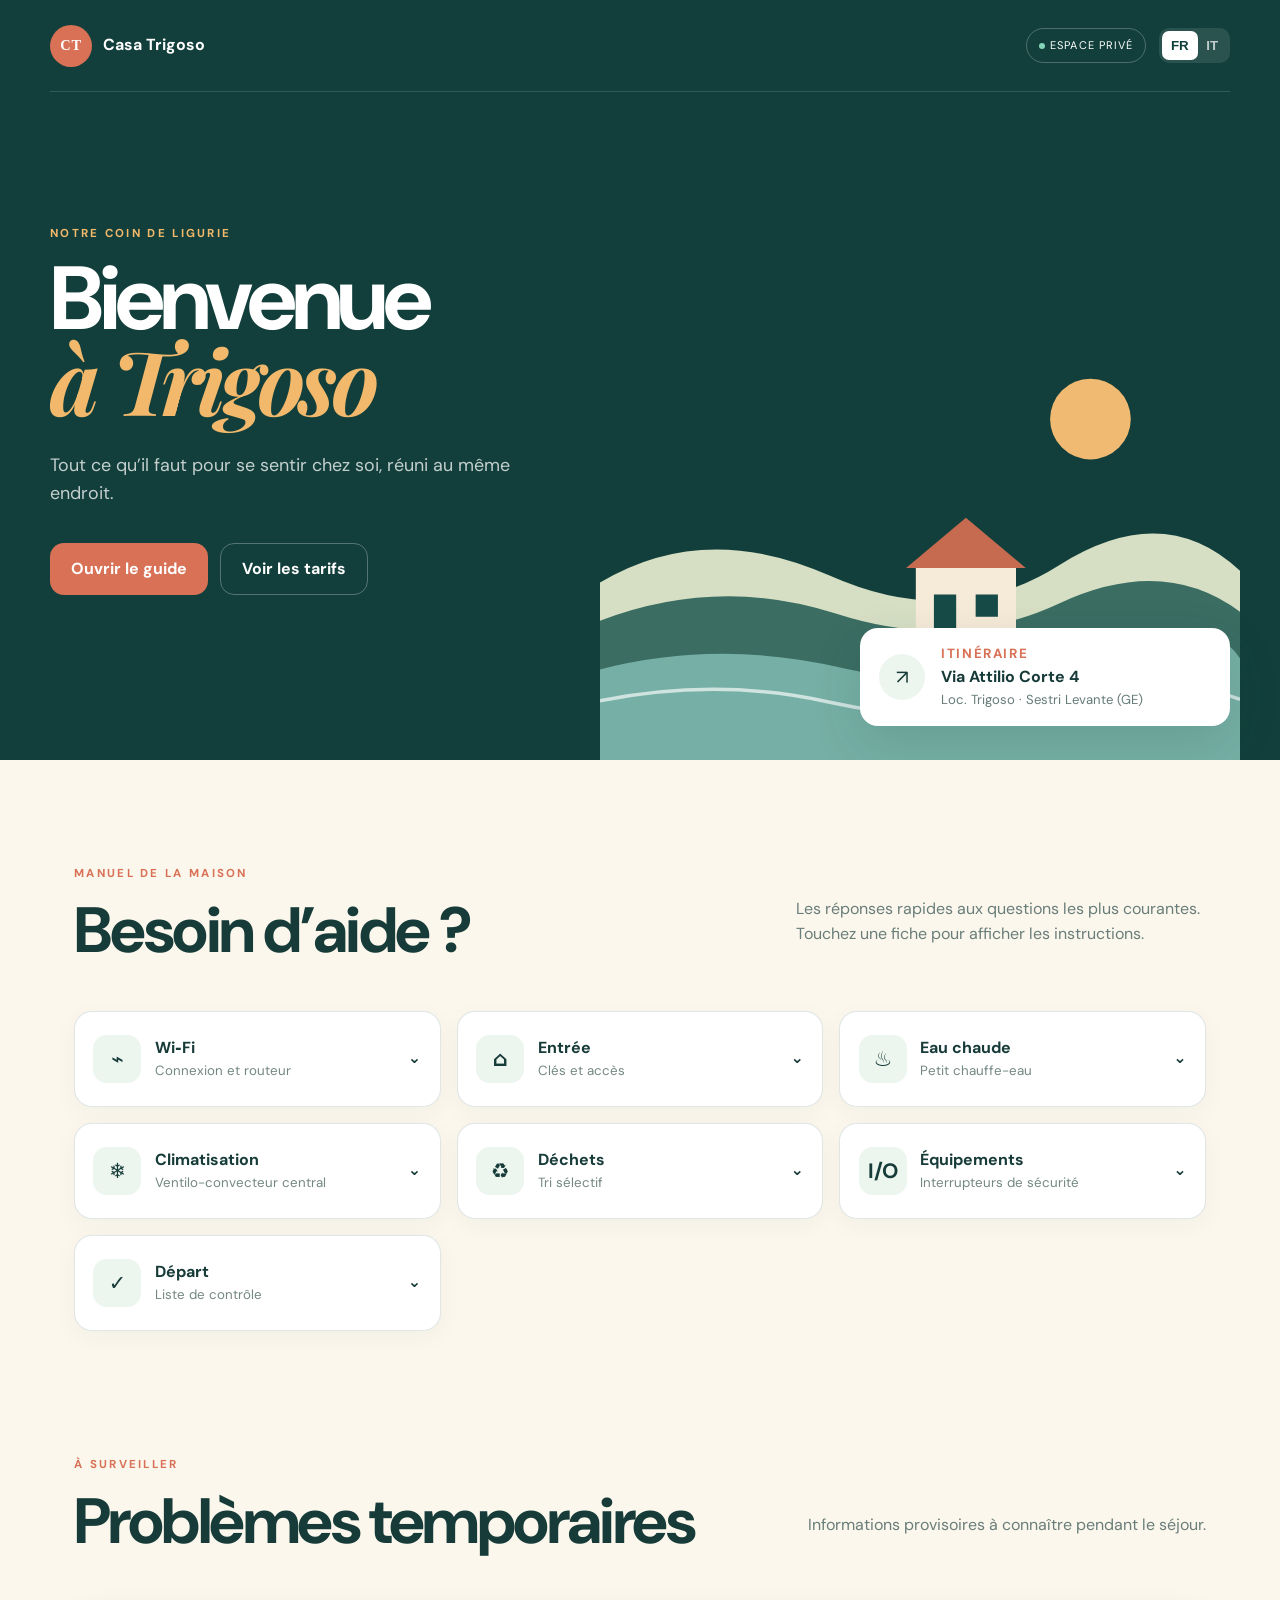
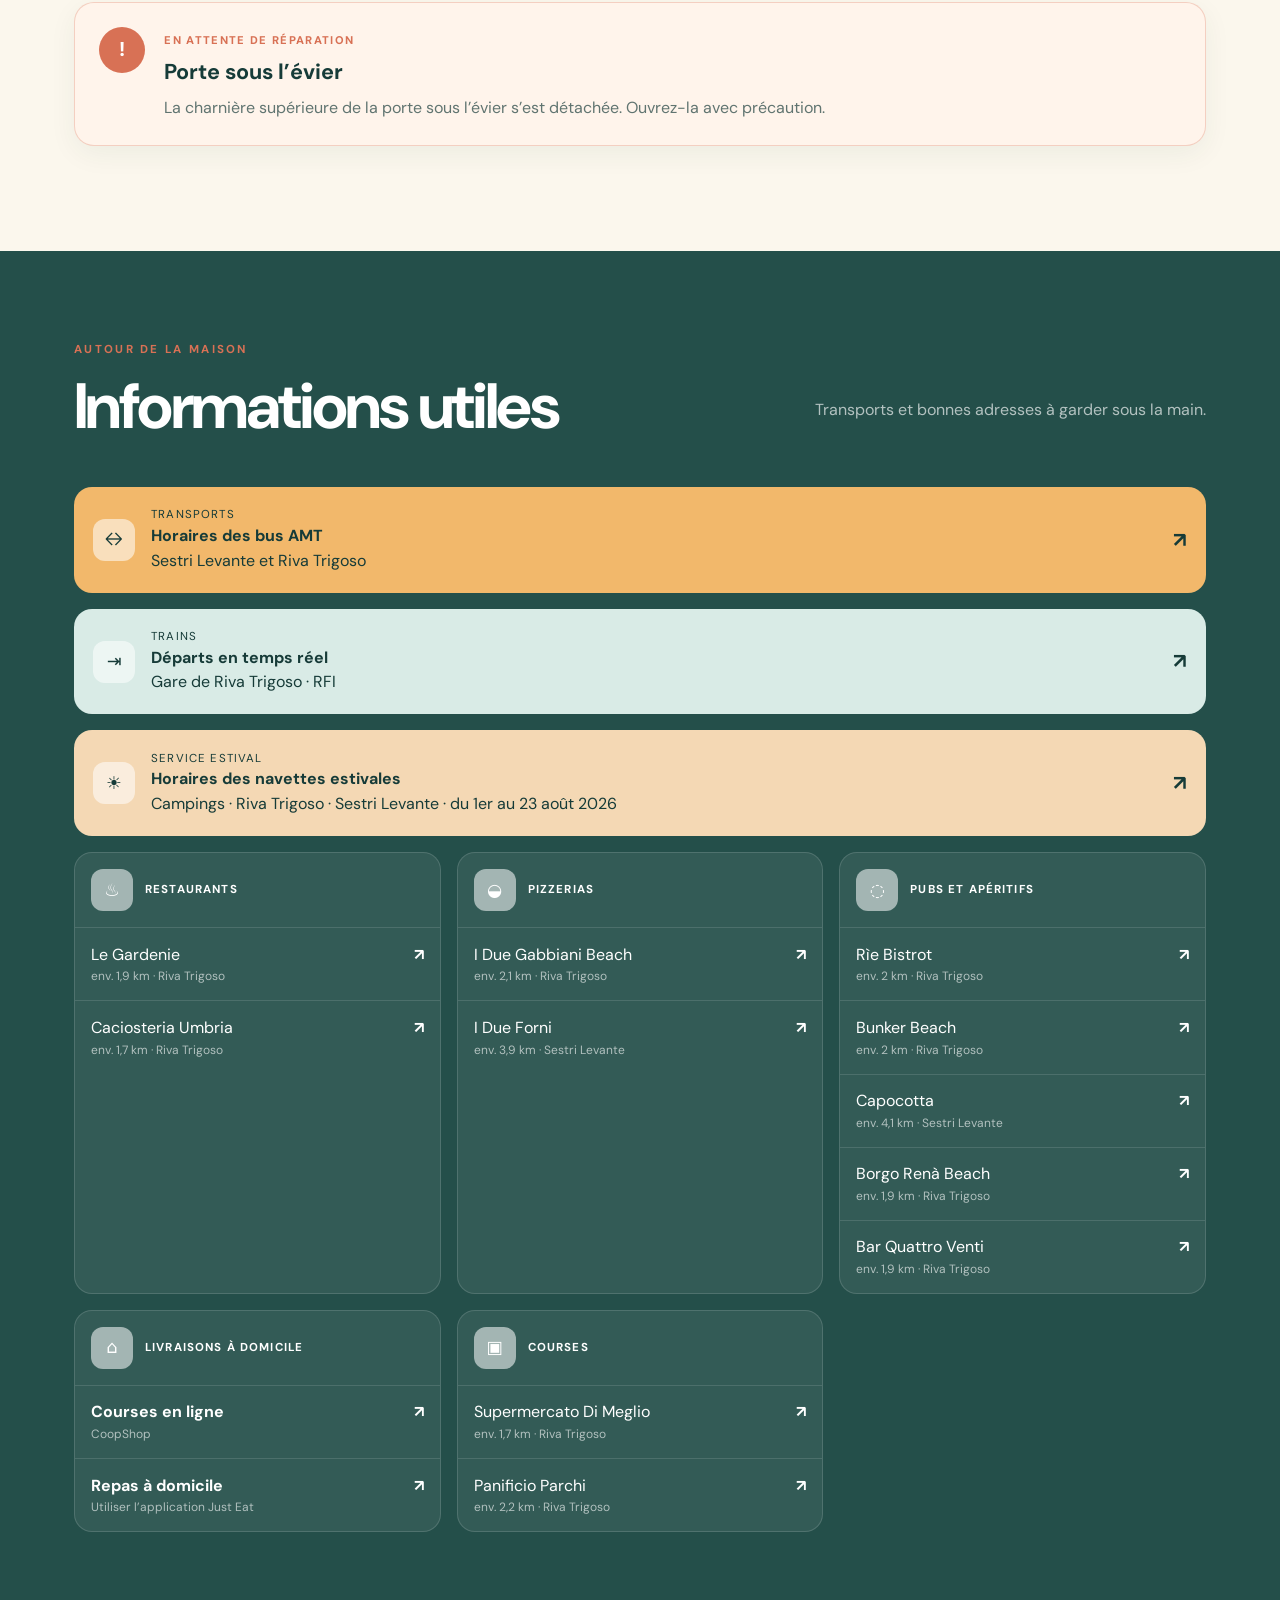
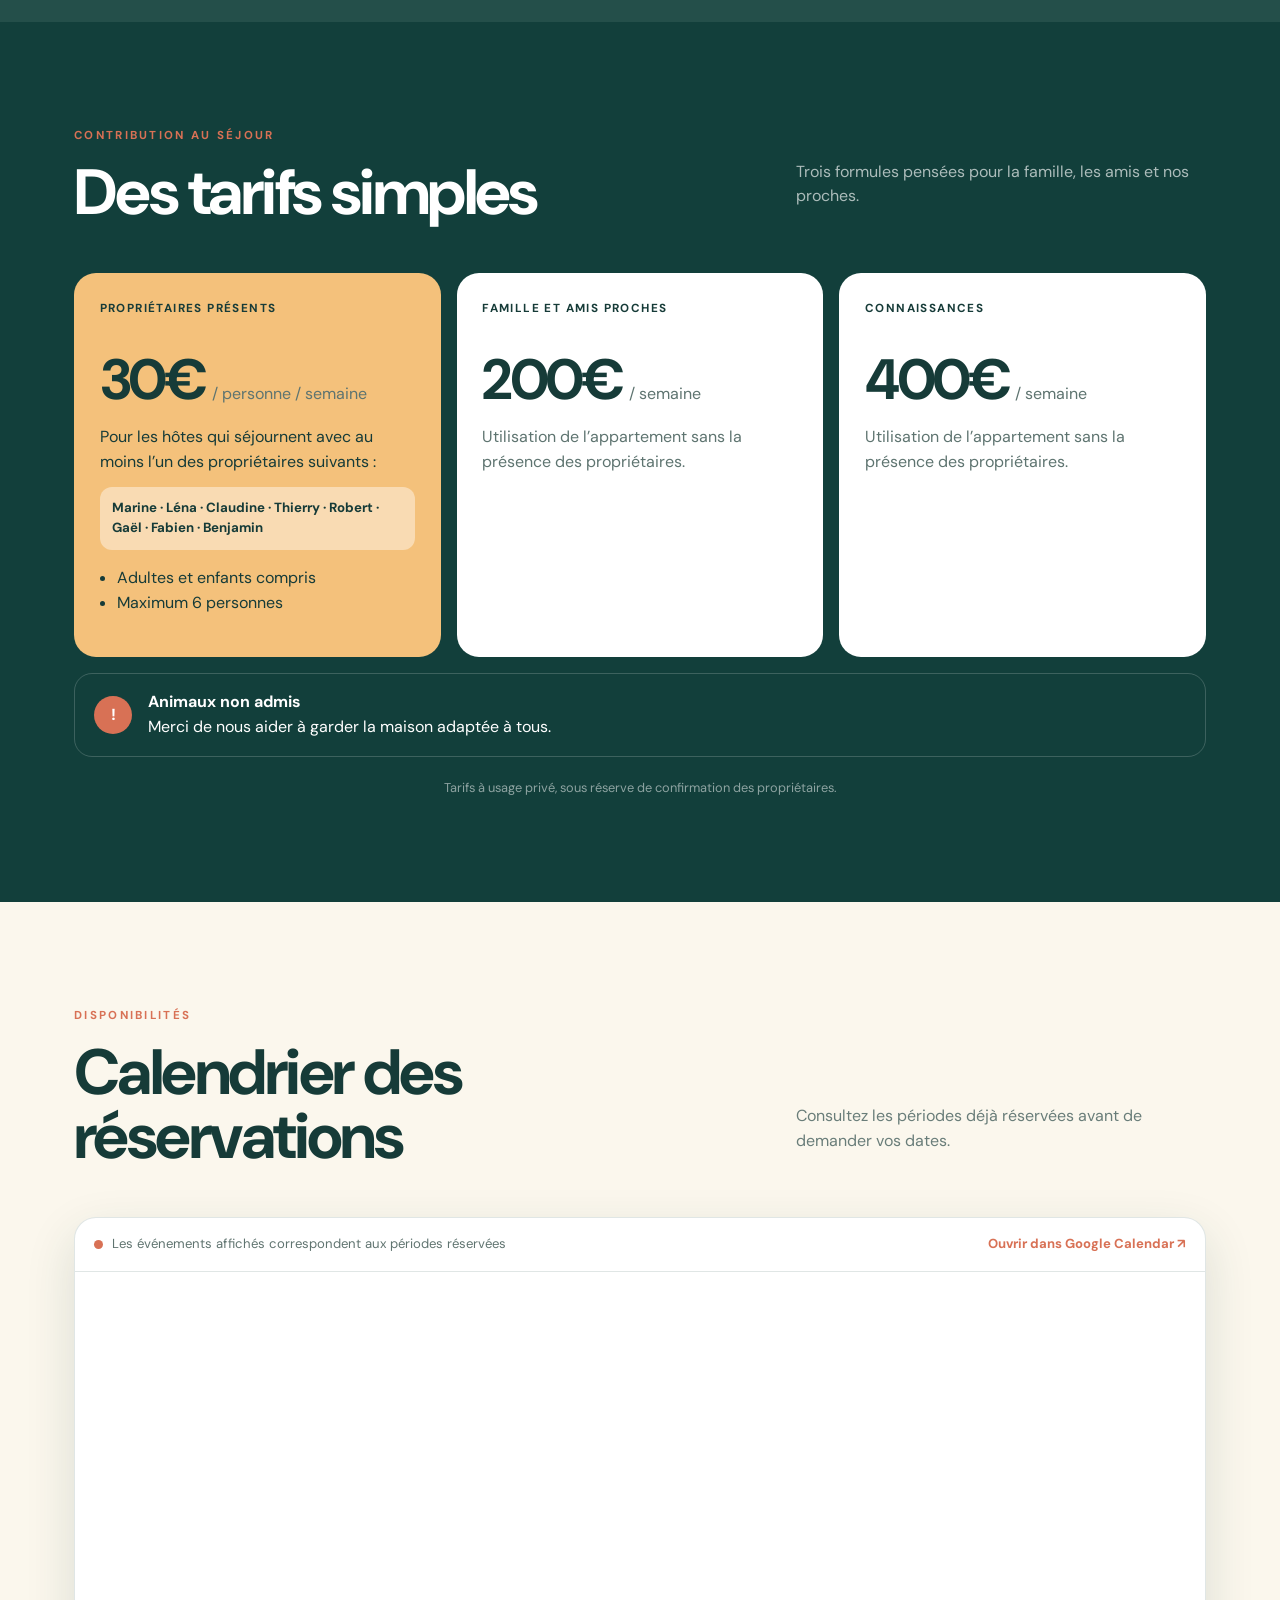
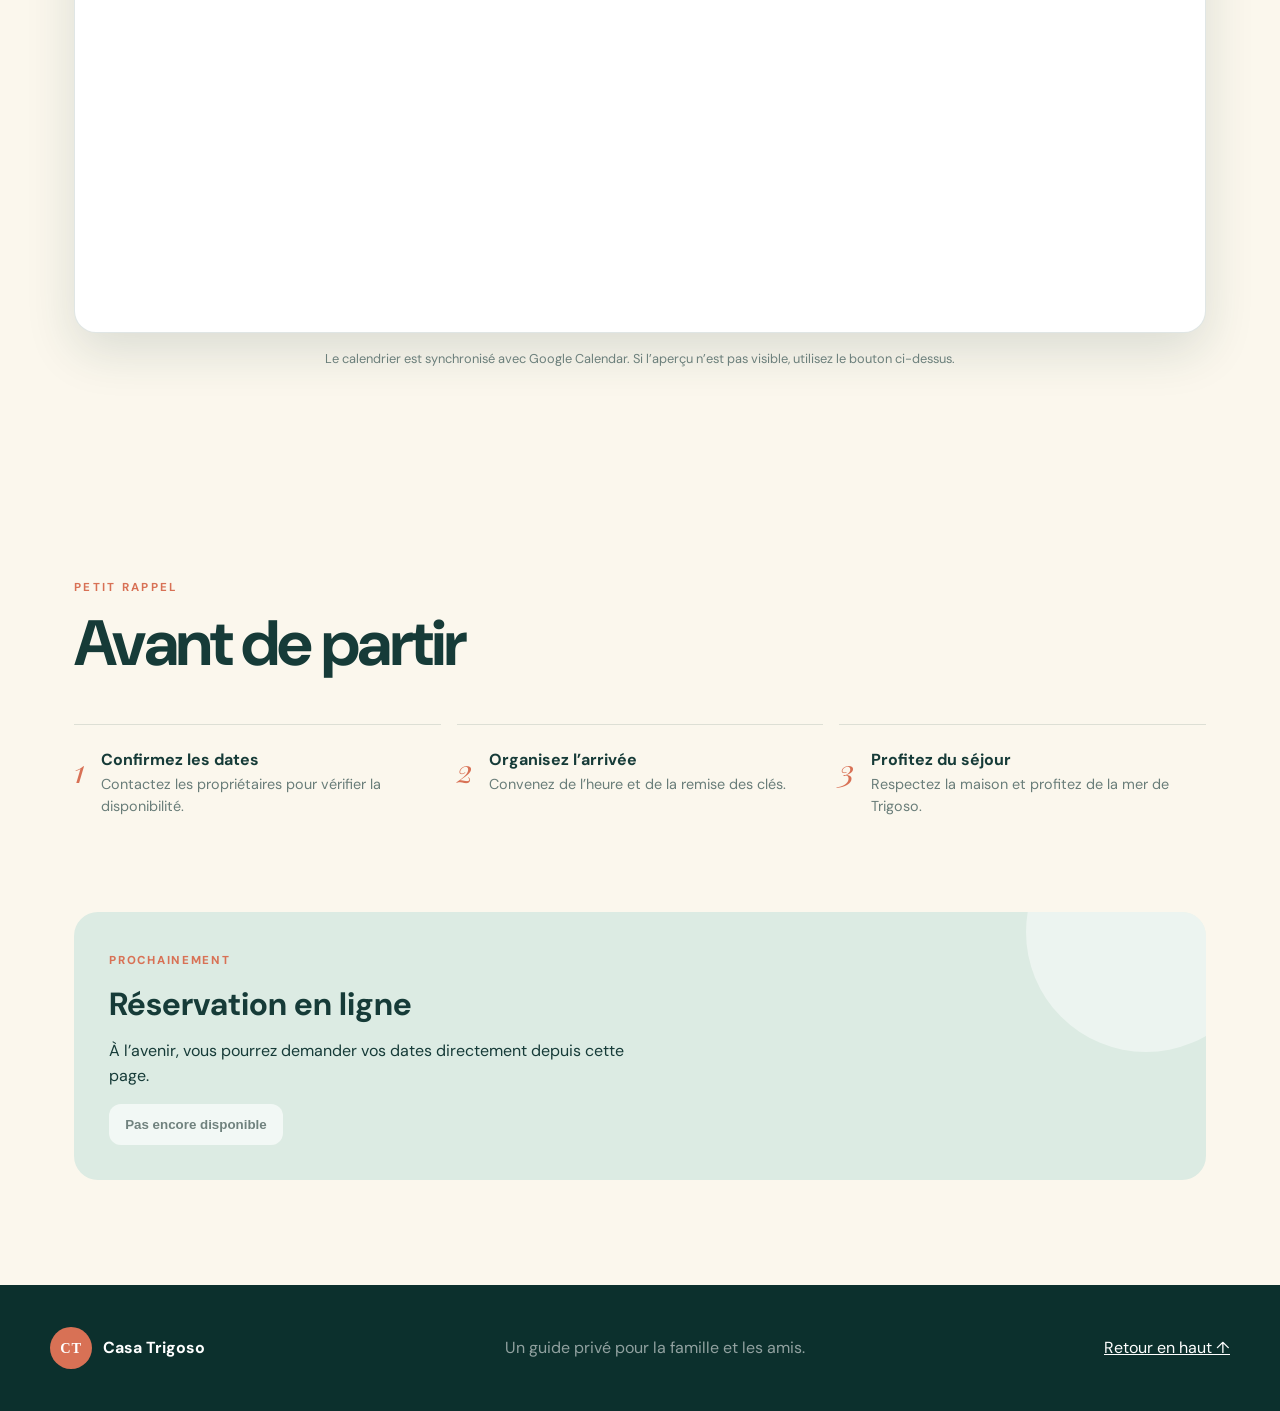
==== index.html @ d8181a1a "Publish Casa Trigoso guide" ====
<!doctype html>
<html lang="fr">
<head>
  <meta charset="utf-8">
  <meta name="viewport" content="width=device-width,initial-scale=1,viewport-fit=cover">
  <meta name="theme-color" content="#123f3b">
  <meta name="description" content="Guide privée de l’appartement familial à Trigoso.">
  <title>Casa Trigoso — Guide privé</title>
  <link rel="stylesheet" href="styles.css">
  <link rel="stylesheet" href="fixes.css">
  <script src="app.js" defer></script>
</head>
<body>
  <a class="skip" href="#main" data-i18n="skip">Aller au contenu</a>
  <header class="hero" id="home">
    <nav class="topbar" aria-label="Navigation principale">
      <a class="brand" href="#home"><span class="logo">CT</span><span>Casa Trigoso</span></a>
      <div class="top-actions">
        <span class="private"><i></i><span data-i18n="private">Espace privé</span></span>
        <div class="languages" role="group" aria-label="Langue / Lingua">
          <button type="button" data-lang="fr" class="active" aria-pressed="true">FR</button>
          <button type="button" data-lang="it" aria-pressed="false">IT</button>
        </div>
      </div>
    </nav>
    <div class="hero-copy">
      <p class="eyebrow" data-i18n="eyebrow">Notre coin de Ligurie</p>
      <h1><span data-i18n="welcome">Bienvenue</span><br><em data-i18n="place">à Trigoso</em></h1>
      <p class="lead" data-i18n="lead">Tout ce qu’il faut pour se sentir chez soi, réuni au même endroit.</p>
      <div class="actions"><a class="btn primary" href="#guide" data-i18n="openGuide">Ouvrir le guide</a><a class="btn ghost" href="#rates" data-i18n="seeRates">Voir les tarifs</a></div>
    </div>
    <div class="landscape" aria-hidden="true">
      <svg viewBox="0 0 920 600"><circle cx="705" cy="95" r="58" fill="#f1ba72"/><path d="M0 330Q150 240 330 320t330-15 260 8v287H0Z" fill="#d6dfc4"/><path d="M0 385q170-65 340-10t320-15 260 12v228H0Z" fill="#3b6d63"/><path d="M0 455q170-44 350-2t350-24 220 10v161H0Z" fill="#76afa5"/><path d="M454 299h144v120H454z" fill="#f6ead8"/><path d="m440 309 86-72 86 72Z" fill="#c66b50"/><path d="M480 347h32v72h-32zm60 0h32v32h-32z" fill="#174b47"/><path d="M0 500q170-34 330 2t320-5 270 1" fill="none" stroke="#fff" stroke-opacity=".65" stroke-width="5"/></svg>
    </div>
    <a class="address" href="https://maps.app.goo.gl/U28YDhwNpAVBpk3G8" target="_blank" rel="noopener"><span class="map-icon">↗</span><span><small data-i18n="directions">Itinéraire</small><strong>Via Attilio Corte 4</strong><span>Loc. Trigoso · Sestri Levante (GE)</span></span></a>
  </header>

  <main id="main">
    <section class="section" id="guide">
      <div class="heading"><div><p class="eyebrow" data-i18n="manual">Manuel de la maison</p><h2 data-i18n="needHelp">Besoin d’aide ?</h2></div><p data-i18n="guideIntro">Les réponses rapides aux questions les plus courantes. Touchez une fiche pour afficher les instructions.</p></div>
      <div class="guide-grid">
        <details><summary><b class="icon">⌁</b><span><strong>Wi‑Fi</strong><small data-i18n="wifiSub">Connexion et routeur</small></span><b class="arrow">⌄</b></summary><div class="detail"><p data-i18n="wifiText">En cas de problème de connexion, déplacez le routeur du côté de la cuisine, à côté de la fenêtre.</p></div></details>
        <details><summary><b class="icon">⌂</b><span><strong data-i18n="entry">Entrée</strong><small data-i18n="entrySub">Clés et accès</small></span><b class="arrow">⌄</b></summary><div class="detail"><p data-i18n="entryText">À l’intérieur du logement se trouvent un deuxième jeu de clés de la maison et le trousseau du garage, composé de trois clés et d’une télécommande :</p><ul><li data-i18n="garageKey1">une clé et la télécommande ouvrent le grand portail pour la voiture ;</li><li data-i18n="garageKey2">une clé ouvre le petit portillon piéton ;</li><li data-i18n="garageKey3">une clé ouvre la porte basculante du box.</li></ul></div></details>
        <details><summary><b class="icon">♨</b><span><strong data-i18n="hotWater">Eau chaude</strong><small data-i18n="heater">Petit chauffe-eau</small></span><b class="arrow">⌄</b></summary><div class="detail"><p data-i18n="hotText">Le petit chauffe-eau fournit au maximum deux douches. Répartissez les douches au cours de la journée afin d’éviter de manquer d’eau chaude.</p></div></details>
        <details><summary><b class="icon">❄</b><span><strong data-i18n="climate">Climatisation</strong><small data-i18n="climateSub">Ventilo-convecteur central</small></span><b class="arrow">⌄</b></summary><div class="detail"><p data-i18n="climateText">Les chambres sont climatisées par un seul ventilo-convecteur situé dans le couloir. Allumez-le à l’avance dans l’après-midi et laissez les portes des chambres ouvertes pour un bon confort.</p></div></details>
        <details><summary><b class="icon">♻</b><span><strong data-i18n="waste">Déchets</strong><small data-i18n="wasteSub">Tri sélectif</small></span><b class="arrow">⌄</b></summary><div class="detail"><p data-i18n="wasteText">Le tri sélectif est obligatoire. Les conteneurs se trouvent en bas de la rue en descendant. Utilisez la clé triangulaire pour les ouvrir.</p><p data-i18n="wasteBags">Pour le plastique et les déchets non recyclables, utilisez le sac fourni.</p></div></details>
        <details><summary><b class="icon">I/O</b><span><strong data-i18n="appliances">Équipements</strong><small data-i18n="appliancesSub">Interrupteurs de sécurité</small></span><b class="arrow">⌄</b></summary><div class="detail"><p data-i18n="appliancesText">Si le chauffe-eau, les plaques de cuisson, le lave-linge ou le lave-vaisselle ne fonctionnent pas, vérifiez les interrupteurs I/O situés dans la cuisine. Pour le lave-linge, vérifiez également l’interrupteur dédié dans la salle de bains.</p><p data-i18n="inductionText">La puissance des plaques à induction est limitée en raison des caractéristiques de l’installation électrique. Lorsque plusieurs foyers sont utilisés en même temps, leur puissance peut être réduite : ce comportement est normal.</p></div></details>
        <details><summary><b class="icon">✓</b><span><strong data-i18n="departure">Départ</strong><small data-i18n="departureSub">Liste de contrôle</small></span><b class="arrow">⌄</b></summary><div class="detail"><ul><li data-i18n="check1">Nettoyer l’appartement</li><li data-i18n="check2">Fermer le gaz et l’eau</li><li data-i18n="check3">Couper l’électricité au tableau général</li><li data-i18n="check4">Laisser la porte du réfrigérateur ouverte</li></ul></div></details>
      </div>
    </section>

    <section class="section temporary" id="temporary">
      <div class="heading"><div><p class="eyebrow" data-i18n="temporaryLabel">À surveiller</p><h2 data-i18n="temporaryTitle">Problèmes temporaires</h2></div><p data-i18n="temporaryIntro">Informations provisoires à connaître pendant le séjour.</p></div>
      <article class="issue-card">
        <span class="issue-icon" aria-hidden="true">!</span>
        <div><span class="issue-status" data-i18n="temporaryStatus">En attente de réparation</span><h3 data-i18n="sinkDoorTitle">Porte sous l’évier</h3><p data-i18n="sinkDoorText">La charnière supérieure de la porte sous l’évier s’est détachée. Ouvrez-la avec précaution.</p></div>
      </article>
    </section>

    <section class="useful" id="useful"><div class="section">
      <div class="heading light"><div><p class="eyebrow" data-i18n="usefulLabel">Autour de la maison</p><h2 data-i18n="usefulTitle">Informations utiles</h2></div><p data-i18n="usefulIntro">Transports et bonnes adresses à garder sous la main.</p></div>
      <a class="bus-card" href="https://www.amt.genova.it/amt/trasporto-multimodale/linee-bus-provinciali/tigullio-orientale-orario-estivo/sestri-levante-orario-estivo/" target="_blank" rel="noopener"><span class="useful-icon">↔</span><span><small data-i18n="transport">Transports</small><strong data-i18n="busTimes">Horaires des bus AMT</strong><span data-i18n="busArea">Sestri Levante et Riva Trigoso</span></span><b>↗</b></a>
      <a class="bus-card train-card" href="https://iechub.rfi.it/ArriviPartenze/ArrivalsDepartures/Monitor?Arrivals=False&amp;PlaceId=310&amp;Search=" target="_blank" rel="noopener"><span class="useful-icon">⇥</span><span><small data-i18n="trains">Trains</small><strong data-i18n="trainTimes">Départs en temps réel</strong><span data-i18n="trainStation">Gare de Riva Trigoso · RFI</span></span><b>↗</b></a>
      <a class="bus-card shuttle-card" href="navette-estive-2026.jpg" target="_blank" rel="noopener"><span class="useful-icon">☀</span><span><small data-i18n="summerService">Service estival</small><strong data-i18n="shuttleTimes">Horaires des navettes estivales</strong><span data-i18n="shuttlePeriod">Campings · Riva Trigoso · Sestri Levante · du 1er au 23 août 2026</span></span><b>↗</b></a>
      <div class="places-grid">
        <article class="place-group"><p><span class="useful-icon">♨</span><strong data-i18n="restaurants">Restaurants</strong></p><a href="https://www.google.com/maps/search/?api=1&query=Le+Gardenie+Sestri+Levante" target="_blank" rel="noopener"><span>Le Gardenie<small class="distance">1,9 km · Riva Trigoso</small></span><b>↗</b></a><a href="https://www.google.com/maps/search/?api=1&query=Caciosteria+Umbria+Sestri+Levante" target="_blank" rel="noopener"><span>Caciosteria Umbria<small class="distance">1,7 km · Riva Trigoso</small></span><b>↗</b></a></article>
        <article class="place-group"><p><span class="useful-icon">◒</span><strong data-i18n="pizzerias">Pizzerias</strong></p><a href="https://www.google.com/maps/search/?api=1&query=I+Due+Gabbiani+Beach+Sestri+Levante" target="_blank" rel="noopener"><span>I Due Gabbiani Beach<small class="distance">2,1 km · Riva Trigoso</small></span><b>↗</b></a><a href="https://www.google.com/maps/search/?api=1&query=I+Due+Forni+Sestri+Levante" target="_blank" rel="noopener"><span>I Due Forni<small class="distance">3,9 km · Sestri Levante</small></span><b>↗</b></a></article>
        <article class="place-group"><p><span class="useful-icon">◌</span><strong data-i18n="aperitifs">Pubs et apéritifs</strong></p><a href="https://www.google.com/maps/search/?api=1&query=Rie+Bistrot+Sestri+Levante" target="_blank" rel="noopener"><span>Rìe Bistrot<small class="distance">2 km · Riva Trigoso</small></span><b>↗</b></a><a href="https://www.google.com/maps/search/?api=1&query=Bunker+Beach+Sestri+Levante" target="_blank" rel="noopener"><span>Bunker Beach<small class="distance">2 km · Riva Trigoso</small></span><b>↗</b></a><a href="https://www.google.com/maps/search/?api=1&query=Capocotta+Sestri+Levante" target="_blank" rel="noopener"><span>Capocotta<small class="distance">4,1 km · Sestri Levante</small></span><b>↗</b></a><a href="https://www.google.com/maps/search/?api=1&query=Borgo+Rena+Beach+Sestri+Levante" target="_blank" rel="noopener"><span>Borgo Renà Beach<small class="distance">1,9 km · Riva Trigoso</small></span><b>↗</b></a><a href="https://www.google.com/maps/search/?api=1&query=Bar+Quattro+Venti+Sestri+Levante" target="_blank" rel="noopener"><span>Bar Quattro Venti<small class="distance">1,9 km · Riva Trigoso</small></span><b>↗</b></a></article>
        <article class="place-group"><p><span class="useful-icon">⌂</span><strong data-i18n="delivery">Livraisons à domicile</strong></p><a href="https://www.coopshop.it/" target="_blank" rel="noopener"><span><strong data-i18n="onlineGroceries">Courses en ligne</strong><small>CoopShop</small></span><b>↗</b></a><a href="https://www.justeat.it/" target="_blank" rel="noopener"><span><strong data-i18n="foodDelivery">Repas à domicile</strong><small data-i18n="useJustEat">Utiliser l’application Just Eat</small></span><b>↗</b></a></article>
        <article class="place-group"><p><span class="useful-icon">▣</span><strong data-i18n="shopping">Courses</strong></p><a href="https://www.google.com/maps/search/?api=1&query=Supermercato+Di+Meglio+Via+della+Pergola+26+Sestri+Levante" target="_blank" rel="noopener"><span>Supermercato Di Meglio<small class="distance">1,7 km · Riva Trigoso</small></span><b>↗</b></a><a href="https://www.google.com/maps/search/?api=1&query=Panificio+Parchi+Riva+Trigoso" target="_blank" rel="noopener"><span>Panificio Parchi<small class="distance">2,2 km · Riva Trigoso</small></span><b>↗</b></a></article>
      </div>
    </div></section>

    <section class="rates" id="rates"><div class="section">
      <div class="heading light"><div><p class="eyebrow" data-i18n="stayContribution">Contribution au séjour</p><h2 data-i18n="simpleRates">Des tarifs simples</h2></div><p data-i18n="ratesIntro">Trois formules pensées pour la famille, les amis et nos proches.</p></div>
      <div class="rate-grid">
        <article class="rate-card featured"><span class="tag" data-i18n="withOwners">Propriétaires présents</span><p class="price"><strong>30€</strong><span data-i18n="perPersonWeek">/ personne / semaine</span></p><p data-i18n="withOwnersText">Pour les hôtes qui séjournent avec au moins l’un des propriétaires suivants :</p><p class="owners-list">Marine · Léna · Claudine · Thierry · Robert · Gaël · Fabien · Benjamin</p><ul><li data-i18n="allAges">Adultes et enfants compris</li><li data-i18n="maxGuests">Maximum 6 personnes</li></ul></article>
        <article class="rate-card"><span class="tag" data-i18n="familyFriends">Famille et amis proches</span><p class="price"><strong>200€</strong><span data-i18n="perWeek">/ semaine</span></p><p data-i18n="withoutOwners">Utilisation de l’appartement sans la présence des propriétaires.</p></article>
        <article class="rate-card"><span class="tag" data-i18n="acquaintances">Connaissances</span><p class="price"><strong>400€</strong><span data-i18n="perWeek">/ semaine</span></p><p data-i18n="withoutOwners">Utilisation de l’appartement sans la présence des propriétaires.</p></article>
      </div>
      <div class="notice"><b>!</b><p><strong data-i18n="noPets">Animaux non admis</strong><br><span data-i18n="noPetsText">Merci de nous aider à garder la maison adaptée à tous.</span></p></div>
      <p class="fineprint" data-i18n="confirmation">Tarifs à usage privé, sous réserve de confirmation des propriétaires.</p>
    </div></section>

    <section class="section calendar-section" id="calendar">
      <div class="heading"><div><p class="eyebrow" data-i18n="calendarLabel">Disponibilités</p><h2 data-i18n="calendarTitle">Calendrier des réservations</h2></div><p data-i18n="calendarIntro">Consultez les périodes déjà réservées avant de demander vos dates.</p></div>
      <div class="calendar-shell">
        <div class="calendar-topbar"><span><i></i><span data-i18n="calendarLegend">Les événements affichés correspondent aux périodes réservées</span></span><a href="https://calendar.google.com/calendar/u/0?cid=MGUzMmJhZTFkMjRiMDYxZDAxYjJmMjAwMDU0YzQzYTExODc2N2U1MTk5ZTdlNWU4NjI1ZTQ0ODA2NTU0ZjhjOEBncm91cC5jYWxlbmRhci5nb29nbGUuY29t" target="_blank" rel="noopener"><span data-i18n="openCalendar">Ouvrir dans Google Calendar</span> ↗</a></div>
        <iframe title="Calendrier des réservations Casa Trigoso" src="https://calendar.google.com/calendar/embed?src=0e32bae1d24b061d01b2f200054c43a118767e5199e7e5e8625e44806554f8c8%40group.calendar.google.com&amp;color=%23D87155&amp;bgcolor=%23FFFFFF&amp;ctz=Europe%2FRome&amp;hl=fr&amp;mode=MONTH&amp;showTitle=0&amp;showPrint=0&amp;showCalendars=0" loading="lazy" referrerpolicy="no-referrer-when-downgrade"></iframe>
      </div>
      <p class="calendar-note" data-i18n="calendarNote">Le calendrier est synchronisé avec Google Calendar. Si l’aperçu n’est pas visible, utilisez le bouton ci-dessus.</p>
    </section>

    <section class="section reminder"><div class="heading"><div><p class="eyebrow" data-i18n="reminder">Petit rappel</p><h2 data-i18n="beforeLeaving">Avant de partir</h2></div></div>
      <ol><li><span>1</span><p><strong data-i18n="confirmDates">Confirmez les dates</strong><small data-i18n="confirmDatesText">Contactez les propriétaires pour vérifier la disponibilité.</small></p></li><li><span>2</span><p><strong data-i18n="arrangeArrival">Organisez l’arrivée</strong><small data-i18n="arrangeArrivalText">Convenez de l’heure et de la remise des clés.</small></p></li><li><span>3</span><p><strong data-i18n="enjoy">Profitez du séjour</strong><small data-i18n="enjoyText">Respectez la maison et profitez de la mer de Trigoso.</small></p></li></ol>
      <div class="future"><span data-i18n="comingSoon">Prochainement</span><h3 data-i18n="onlineBooking">Réservation en ligne</h3><p data-i18n="bookingText">À l’avenir, vous pourrez demander vos dates directement depuis cette page.</p><button disabled data-i18n="notAvailable">Pas encore disponible</button></div>
    </section>
  </main>
  <footer><a class="brand" href="#home"><span class="logo">CT</span><span>Casa Trigoso</span></a><p data-i18n="footerText">Un guide privé pour la famille et les amis.</p><a href="#home" data-i18n="backTop">Retour en haut ↑</a></footer>
  <nav class="mobile-nav" aria-label="Navigation rapide"><a href="#home" class="active"><span>⌂</span><i data-i18n="navHome">Accueil</i></a><a href="#guide"><span>☷</span><i data-i18n="navGuide">Guide</i></a><a href="#rates"><span>€</span><i data-i18n="navRates">Tarifs</i></a><a href="https://maps.app.goo.gl/U28YDhwNpAVBpk3G8" target="_blank" rel="noopener"><span>⌖</span><i data-i18n="navMap">Carte</i></a></nav>
</body>
</html>
---- styles.css ----
@import url('https://fonts.googleapis.com/css2?family=DM+Sans:wght@400;500;600;700&family=Playfair+Display:ital,wght@1,600&display=swap');
:root{--ink:#163b38;--deep:#123f3b;--foam:#edf5ef;--cream:#fbf7ed;--coral:#d87155;--sun:#f2b86b;--line:rgba(18,63,59,.13);--shadow:0 18px 50px rgba(18,63,59,.14)}*{box-sizing:border-box}html{scroll-behavior:smooth;scroll-padding-top:22px}body{margin:0;background:var(--cream);color:var(--ink);font-family:'DM Sans',system-ui,sans-serif;line-height:1.55}a{color:inherit}button,a{-webkit-tap-highlight-color:transparent}.skip{position:fixed;top:-5rem;left:1rem;background:white;padding:.7rem 1rem;z-index:99}.skip:focus{top:1rem}.hero{min-height:760px;background:var(--deep);color:white;position:relative;overflow:hidden;padding:0 max(24px,calc((100vw - 1180px)/2));display:flex;align-items:center}.topbar{position:absolute;z-index:5;top:0;left:max(24px,calc((100vw - 1180px)/2));right:max(24px,calc((100vw - 1180px)/2));height:92px;display:flex;align-items:center;justify-content:space-between;border-bottom:1px solid rgba(255,255,255,.14)}.brand{display:flex;align-items:center;gap:.7rem;text-decoration:none;font-weight:700}.logo{display:grid;place-items:center;width:42px;height:42px;border-radius:50%;background:var(--coral);font:700 .9rem Georgia,serif;letter-spacing:.05em;color:white}.top-actions{display:flex;align-items:center;gap:.8rem}.private{border:1px solid rgba(255,255,255,.25);border-radius:99px;padding:.5rem .75rem;font-size:.69rem;text-transform:uppercase;letter-spacing:.1em}.private i{display:inline-block;width:6px;height:6px;background:#85d6b6;border-radius:50%;margin-right:.35rem}.languages{display:flex;background:rgba(255,255,255,.1);padding:3px;border-radius:10px}.languages button{border:0;background:transparent;color:rgba(255,255,255,.7);font-weight:800;padding:.45rem .55rem;border-radius:7px;cursor:pointer}.languages button.active{background:white;color:var(--deep)}.hero-copy{width:55%;position:relative;z-index:2;padding-top:60px}.eyebrow{text-transform:uppercase;letter-spacing:.2em;font-weight:700;font-size:.72rem;color:var(--coral);margin:0 0 1rem}.hero .eyebrow{color:var(--sun)}h1,h2,h3,p{margin-top:0}h1{font-size:clamp(3.7rem,7vw,7.2rem);line-height:.9;letter-spacing:-.06em;margin:0 0 1.6rem}h1 em{font-family:'Playfair Display',serif;color:var(--sun)}.lead{font-size:1.12rem;max-width:500px;color:rgba(255,255,255,.75)}.actions{display:flex;gap:.8rem;margin-top:2.2rem}.btn{display:inline-flex;align-items:center;justify-content:center;min-height:52px;padding:.75rem 1.3rem;border-radius:14px;font-weight:700;text-decoration:none}.primary{background:var(--coral)}.ghost{border:1px solid rgba(255,255,255,.28)}.landscape{position:absolute;width:min(61vw,770px);right:-4%;bottom:-2%}.landscape svg{width:100%;display:block}.address{position:absolute;z-index:4;right:max(24px,calc((100vw - 1180px)/2));bottom:34px;display:flex;gap:1rem;align-items:center;background:white;color:var(--ink);border-radius:18px;padding:1rem 1.2rem;text-decoration:none;box-shadow:var(--shadow);min-width:370px}.address>span:last-child{display:flex;flex-direction:column}.address small{color:var(--coral);font-weight:700;text-transform:uppercase;letter-spacing:.12em}.address span span{font-size:.82rem;color:#657b78}.map-icon{display:grid;place-items:center;width:46px;height:46px;border-radius:50%;background:var(--foam);font-size:1.25rem}.section{max-width:1180px;margin:auto;padding:105px 24px}.heading{display:flex;justify-content:space-between;align-items:end;gap:3rem;margin-bottom:3rem}.heading h2{font-size:clamp(2.4rem,5vw,4rem);line-height:1;letter-spacing:-.04em;margin:0}.heading>p{max-width:410px;color:#697d79}.guide-grid{display:grid;grid-template-columns:repeat(3,1fr);gap:1rem}.guide-grid details{background:white;border:1px solid var(--line);border-radius:18px;overflow:hidden;box-shadow:0 6px 24px rgba(18,63,59,.04)}summary{list-style:none;display:flex;align-items:center;gap:.85rem;padding:1.15rem;min-height:94px;cursor:pointer}summary::-webkit-details-marker{display:none}summary>span{display:flex;flex-direction:column;flex:1}summary small{color:#738783}.icon{display:grid;place-items:center;width:48px;height:48px;border-radius:14px;background:var(--foam);font-size:1.3rem}.arrow{transition:.2s}details[open] .arrow{transform:rotate(180deg)}.detail{padding:0 1.2rem 1.2rem;border-top:1px solid var(--line)}.detail p,.detail ul{color:#607470;margin:1rem 0}.detail>span{background:#f8ead9;color:#a85740;border-radius:99px;padding:.3rem .6rem;font-size:.72rem;font-weight:700}.rates{background:var(--deep);color:white}.rates .section{max-width:1180px}.light>p{color:rgba(255,255,255,.65)}.rate-grid{display:grid;grid-template-columns:repeat(3,1fr);gap:1rem}.rate-card{background:white;color:var(--ink);border-radius:22px;padding:1.6rem;min-height:315px;display:flex;flex-direction:column}.rate-card.featured{background:#f4c17b}.tag{text-transform:uppercase;letter-spacing:.12em;font-size:.73rem;font-weight:700}.price{display:flex;align-items:baseline;gap:.45rem;margin:2.2rem 0 1rem;flex-wrap:wrap}.price strong{font-size:3.55rem;letter-spacing:-.06em;line-height:1}.price span{color:#5e7470}.rate-card>p:last-of-type{color:#5e7470}.rate-card ul{padding-left:1.1rem;margin-top:auto}.notice{display:flex;align-items:center;gap:1rem;border:1px solid rgba(255,255,255,.18);border-radius:18px;padding:1rem 1.2rem;margin-top:1rem}.notice>b{display:grid;place-items:center;min-width:38px;height:38px;border-radius:50%;background:var(--coral)}.notice p{margin:0}.fineprint{text-align:center;color:rgba(255,255,255,.52);font-size:.8rem;margin:1.3rem 0 0}.reminder ol{list-style:none;padding:0;display:grid;grid-template-columns:repeat(3,1fr);gap:1rem}.reminder li{display:flex;gap:1rem;border-top:1px solid var(--line);padding:1.4rem 0}.reminder li>span{font:italic 2rem 'Playfair Display';color:var(--coral)}.reminder li p{display:flex;flex-direction:column}.reminder li small{color:#697d79;font-size:.9rem}.future{position:relative;overflow:hidden;margin-top:3.5rem;padding:2.2rem;background:#dcebe3;border-radius:24px}.future:after{content:"";position:absolute;width:240px;height:240px;border-radius:50%;background:rgba(255,255,255,.45);right:-60px;top:-100px}.future>span{color:var(--coral);text-transform:uppercase;letter-spacing:.15em;font-size:.72rem;font-weight:800}.future h3{font-size:2rem;margin:.55rem 0}.future p{max-width:540px}.future button{border:0;border-radius:12px;padding:.8rem 1rem;color:#70827e;background:rgba(255,255,255,.65);font-weight:700}footer{background:#0c302d;color:white;display:flex;align-items:center;justify-content:space-between;gap:2rem;padding:42px max(24px,calc((100vw - 1180px)/2))}footer p{margin:0;color:rgba(255,255,255,.55)}.mobile-nav{display:none}
@media(max-width:760px){body{padding-bottom:76px}.hero{min-height:720px;padding:0 20px;align-items:flex-start}.topbar{height:72px;left:20px;right:20px}.topbar .brand>span:last-child{display:none}.logo{width:36px;height:36px}.private{font-size:.58rem;padding:.4rem .5rem}.hero-copy{width:100%;padding-top:125px}.hero h1{font-size:clamp(3.5rem,16vw,5rem)}.lead{font-size:1rem;max-width:88%}.actions{display:grid;grid-template-columns:1fr 1fr}.btn{padding:.7rem .45rem;font-size:.88rem}.landscape{width:620px;max-width:none;right:-235px;bottom:45px;opacity:.72}.address{left:20px;right:20px;bottom:18px;min-width:0;padding:.8rem}.section{padding:70px 20px}.heading{display:block;margin-bottom:2rem}.heading>p{margin-top:1.2rem}.guide-grid,.reminder ol{grid-template-columns:1fr}.rate-grid{display:flex;overflow-x:auto;scroll-snap-type:x mandatory;margin:0 -20px;padding:0 20px 12px;scrollbar-width:none}.rate-card{min-width:85vw;scroll-snap-align:center}.reminder ol{gap:0}.future{padding:1.5rem;margin-top:2rem}footer{display:block;text-align:center;padding:42px 20px}footer .brand{justify-content:center}footer p{margin:1rem}.mobile-nav{position:fixed;z-index:50;display:flex;justify-content:space-around;bottom:0;left:0;right:0;height:calc(68px + env(safe-area-inset-bottom));padding:7px 8px env(safe-area-inset-bottom);background:rgba(255,255,255,.95);backdrop-filter:blur(15px);border-top:1px solid var(--line)}.mobile-nav a{display:flex;flex-direction:column;align-items:center;justify-content:center;min-width:62px;text-decoration:none;color:#71837f;font-size:.68rem;font-weight:700}.mobile-nav a span{font-size:1.25rem}.mobile-nav a i{font-style:normal}.mobile-nav a.active{color:var(--coral)}}@media(prefers-reduced-motion:reduce){html{scroll-behavior:auto}*{transition:none!important}}
---- fixes.css ----
/* Le schede chiuse mantengono la propria altezza quando una scheda vicina è aperta. */
.guide-grid {
  align-items: start;
}

.owners-list {
  margin: -.25rem 0 1rem;
  padding: .7rem .8rem;
  border-radius: 12px;
  background: rgba(255,255,255,.42);
  color: var(--ink) !important;
  font-size: .83rem;
  font-weight: 700;
  line-height: 1.55;
}

.temporary {
  padding-top: 20px;
}

.issue-card {
  display: flex;
  align-items: flex-start;
  gap: 1.2rem;
  padding: 1.5rem;
  border: 1px solid rgba(216,113,85,.28);
  border-radius: 20px;
  background: #fff4eb;
  box-shadow: 0 8px 28px rgba(18,63,59,.06);
}

.issue-icon {
  display: grid;
  place-items: center;
  flex: 0 0 46px;
  height: 46px;
  border-radius: 50%;
  background: var(--coral);
  color: white;
  font-size: 1.25rem;
  font-weight: 800;
}

.issue-status {
  color: var(--coral);
  font-size: .7rem;
  font-weight: 800;
  letter-spacing: .12em;
  text-transform: uppercase;
}

.issue-card h3 {
  margin: .3rem 0 .4rem;
  font-size: 1.35rem;
}

.issue-card p {
  margin: 0;
  color: #607470;
}

@media(max-width:760px) {
  .temporary { padding-top: 0; }
  .issue-card { padding: 1.15rem; gap: .85rem; }
  .issue-icon { flex-basis: 40px; height: 40px; }
}

.useful {
  background: #244f4a;
  color: white;
}

.useful .section {
  padding-top: 90px;
  padding-bottom: 90px;
}

.bus-card {
  display: flex;
  align-items: center;
  gap: 1rem;
  margin-bottom: 1rem;
  padding: 1.2rem;
  border-radius: 18px;
  background: var(--sun);
  color: var(--ink);
  text-decoration: none;
}

.bus-card > span:nth-child(2) {
  display: flex;
  flex: 1;
  flex-direction: column;
}

.bus-card small,
.place-group > p strong {
  text-transform: uppercase;
  letter-spacing: .1em;
  font-size: .72rem;
}

.bus-card > b { font-size: 1.3rem; }

.train-card {
  background: #d9ebe6;
}

.shuttle-card {
  background: #f4d8b4;
}

/* Sui monitor larghi l'illustrazione segue la griglia del contenuto,
   invece di rimanere agganciata al bordo esterno dello schermo. */
@media(min-width:1200px) {
  .landscape {
    width: min(50vw,780px);
    right: max(40px,calc((100vw - 1600px)/2));
    bottom: -10px;
  }
}

.calendar-section {
  max-width: 1180px;
}

.calendar-shell {
  overflow: hidden;
  border: 1px solid var(--line);
  border-radius: 22px;
  background: white;
  box-shadow: var(--shadow);
}

.calendar-topbar {
  display: flex;
  align-items: center;
  justify-content: space-between;
  gap: 1rem;
  padding: 1rem 1.2rem;
  border-bottom: 1px solid var(--line);
  font-size: .82rem;
}

.calendar-topbar > span {
  display: flex;
  align-items: center;
  gap: .55rem;
  color: #607470;
}

.calendar-topbar i {
  width: 9px;
  height: 9px;
  border-radius: 50%;
  background: var(--coral);
}

.calendar-topbar a {
  color: var(--coral);
  font-weight: 700;
  text-decoration: none;
  white-space: nowrap;
}

.calendar-shell iframe {
  display: block;
  width: 100%;
  height: 660px;
  border: 0;
}

.calendar-note {
  margin: 1rem auto 0;
  color: #6b7f7b;
  font-size: .8rem;
  text-align: center;
}

@media(max-width:760px) {
  .calendar-topbar {
    align-items: flex-start;
    flex-direction: column;
  }
  .calendar-shell iframe { height: 570px; }
}

.useful-icon {
  display: grid;
  place-items: center;
  flex: 0 0 42px;
  height: 42px;
  border-radius: 12px;
  background: rgba(255,255,255,.55);
  font-size: 1.1rem;
}

.places-grid {
  display: grid;
  grid-template-columns: repeat(3,1fr);
  gap: 1rem;
}

.place-group {
  overflow: hidden;
  border: 1px solid rgba(255,255,255,.14);
  border-radius: 18px;
  background: rgba(255,255,255,.07);
}

.place-group > p {
  display: flex;
  align-items: center;
  gap: .75rem;
  margin: 0;
  padding: 1rem;
}

.place-group a {
  display: flex;
  justify-content: space-between;
  gap: 1rem;
  padding: .9rem 1rem;
  border-top: 1px solid rgba(255,255,255,.12);
  color: white;
  text-decoration: none;
}

.place-group a:hover { background: rgba(255,255,255,.08); }

.place-group a > span {
  display: flex;
  flex-direction: column;
}

.place-group a small {
  color: rgba(255,255,255,.62);
  font-size: .75rem;
}

.place-group a .distance::before {
  content: "env. ";
}

html[lang="it"] .place-group a .distance::before {
  content: "circa ";
}

@media(max-width:760px) {
  .useful .section { padding-top: 70px; padding-bottom: 70px; }
  .places-grid { grid-template-columns: 1fr; }
}
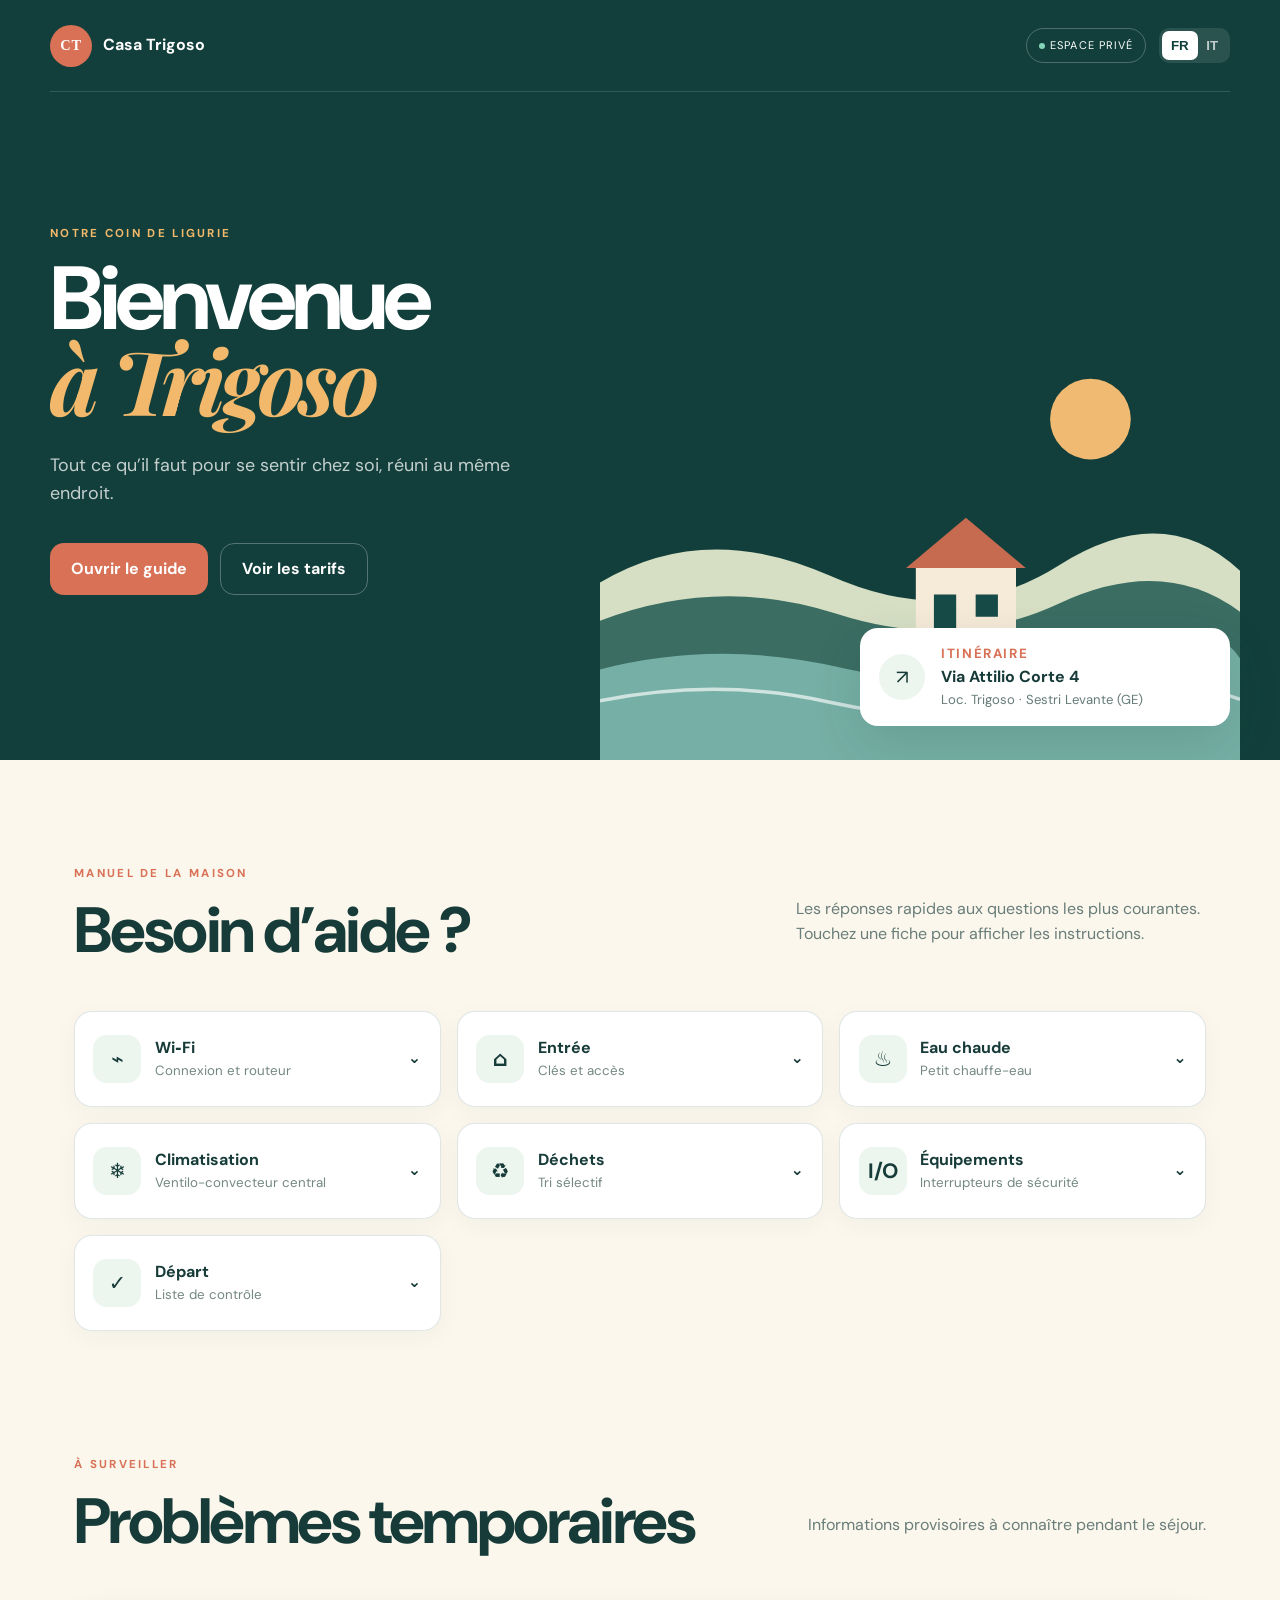
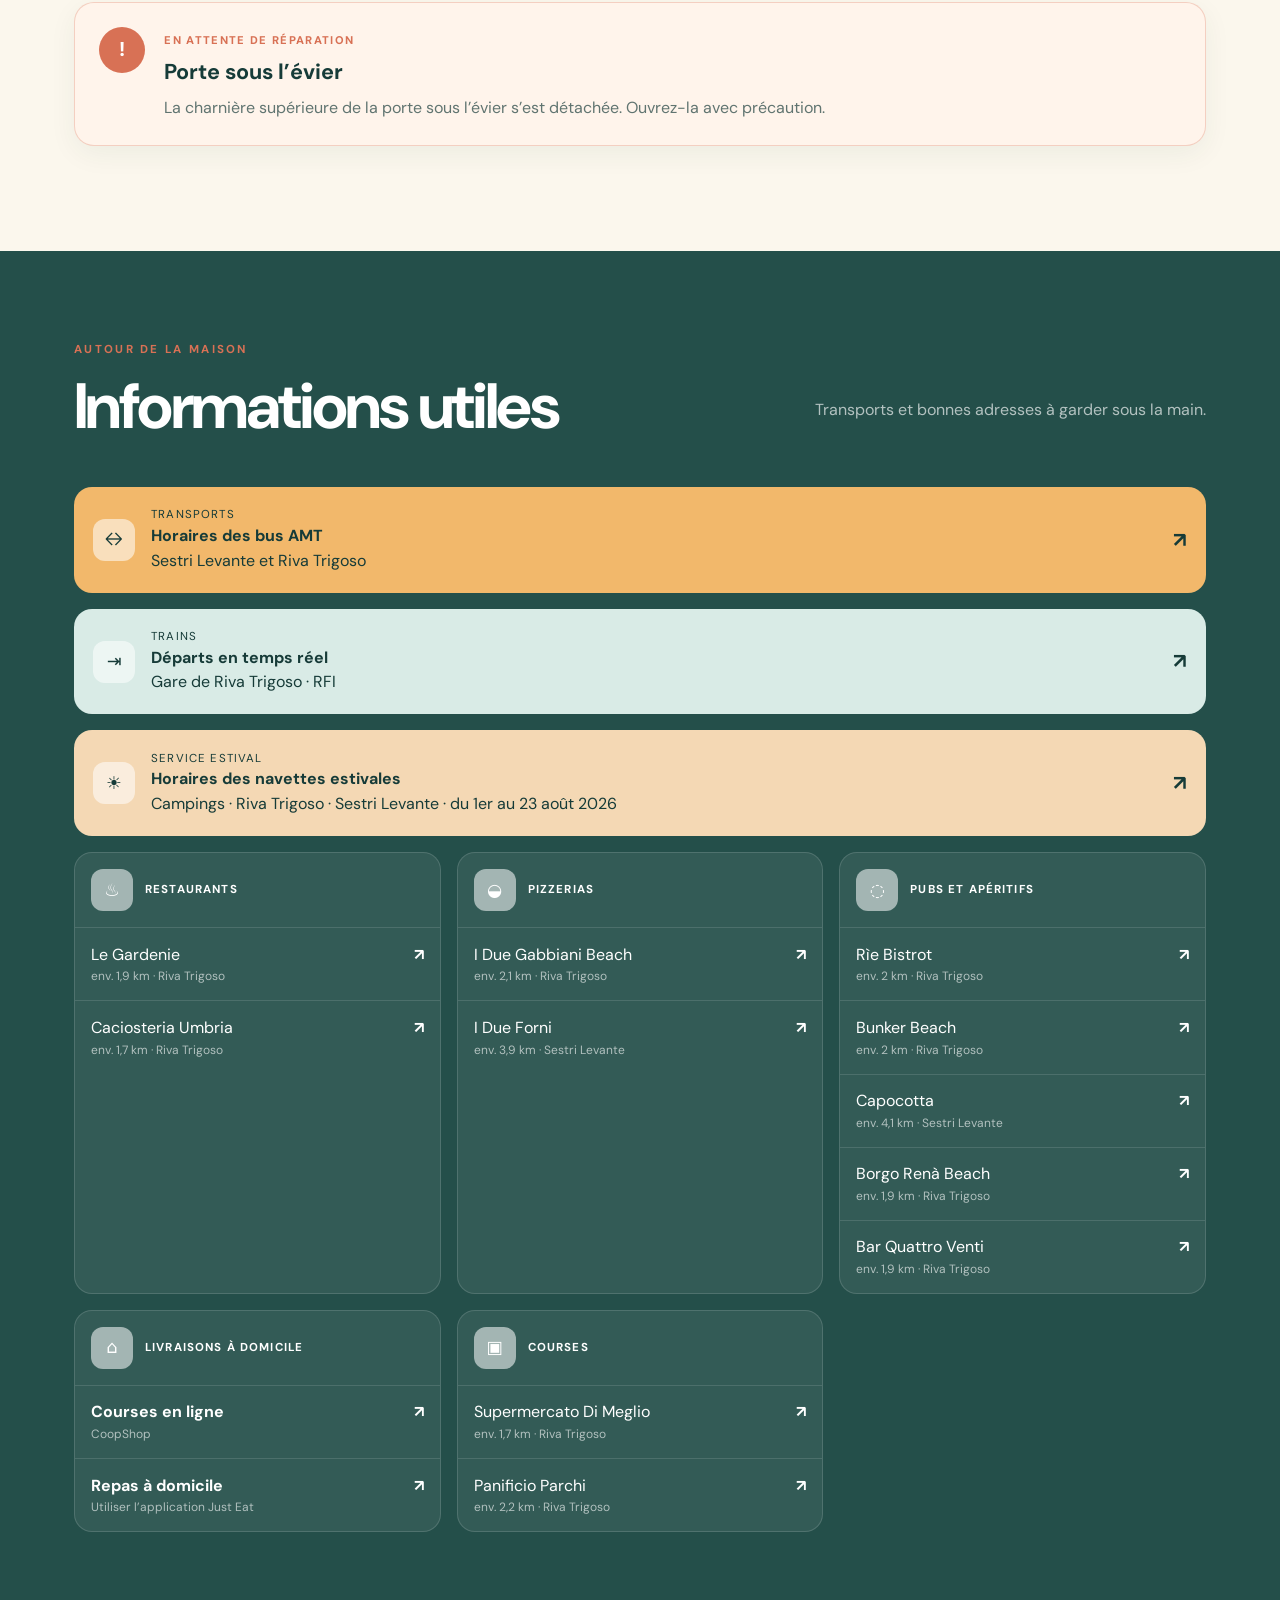
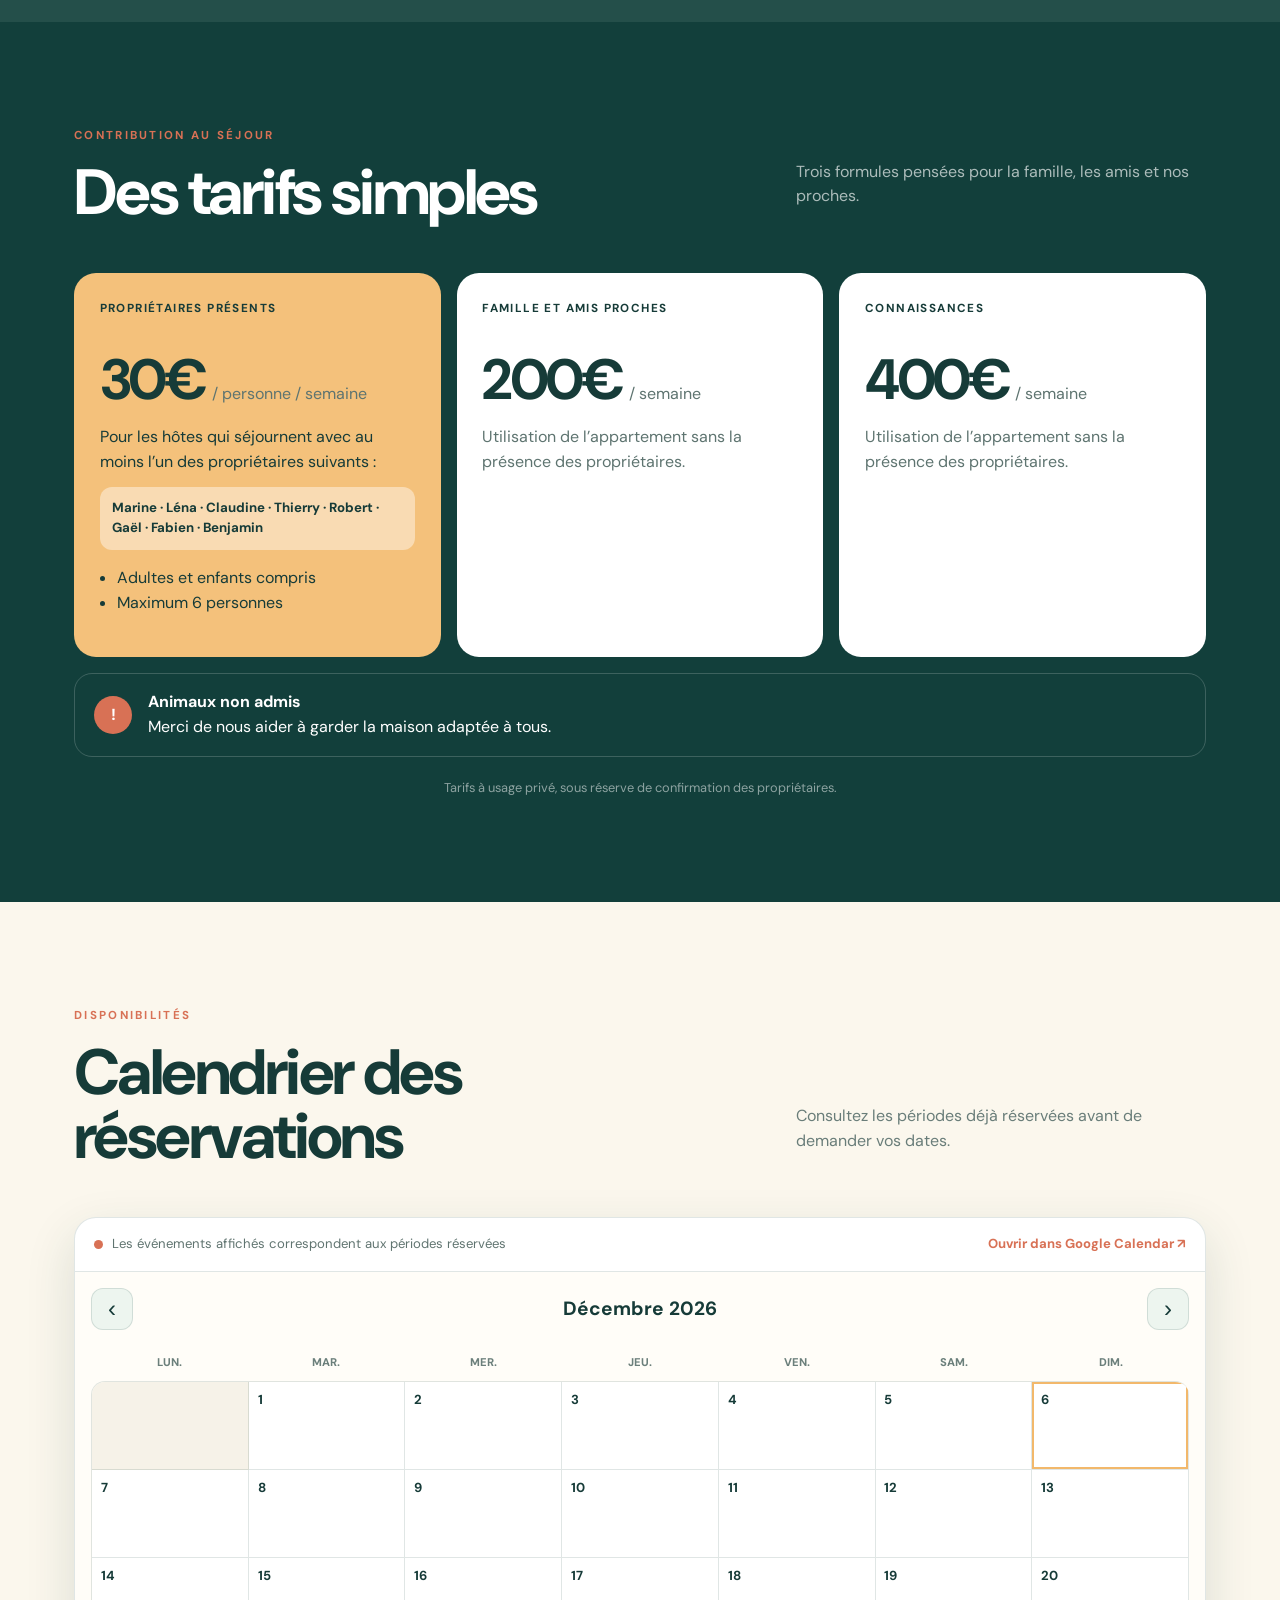
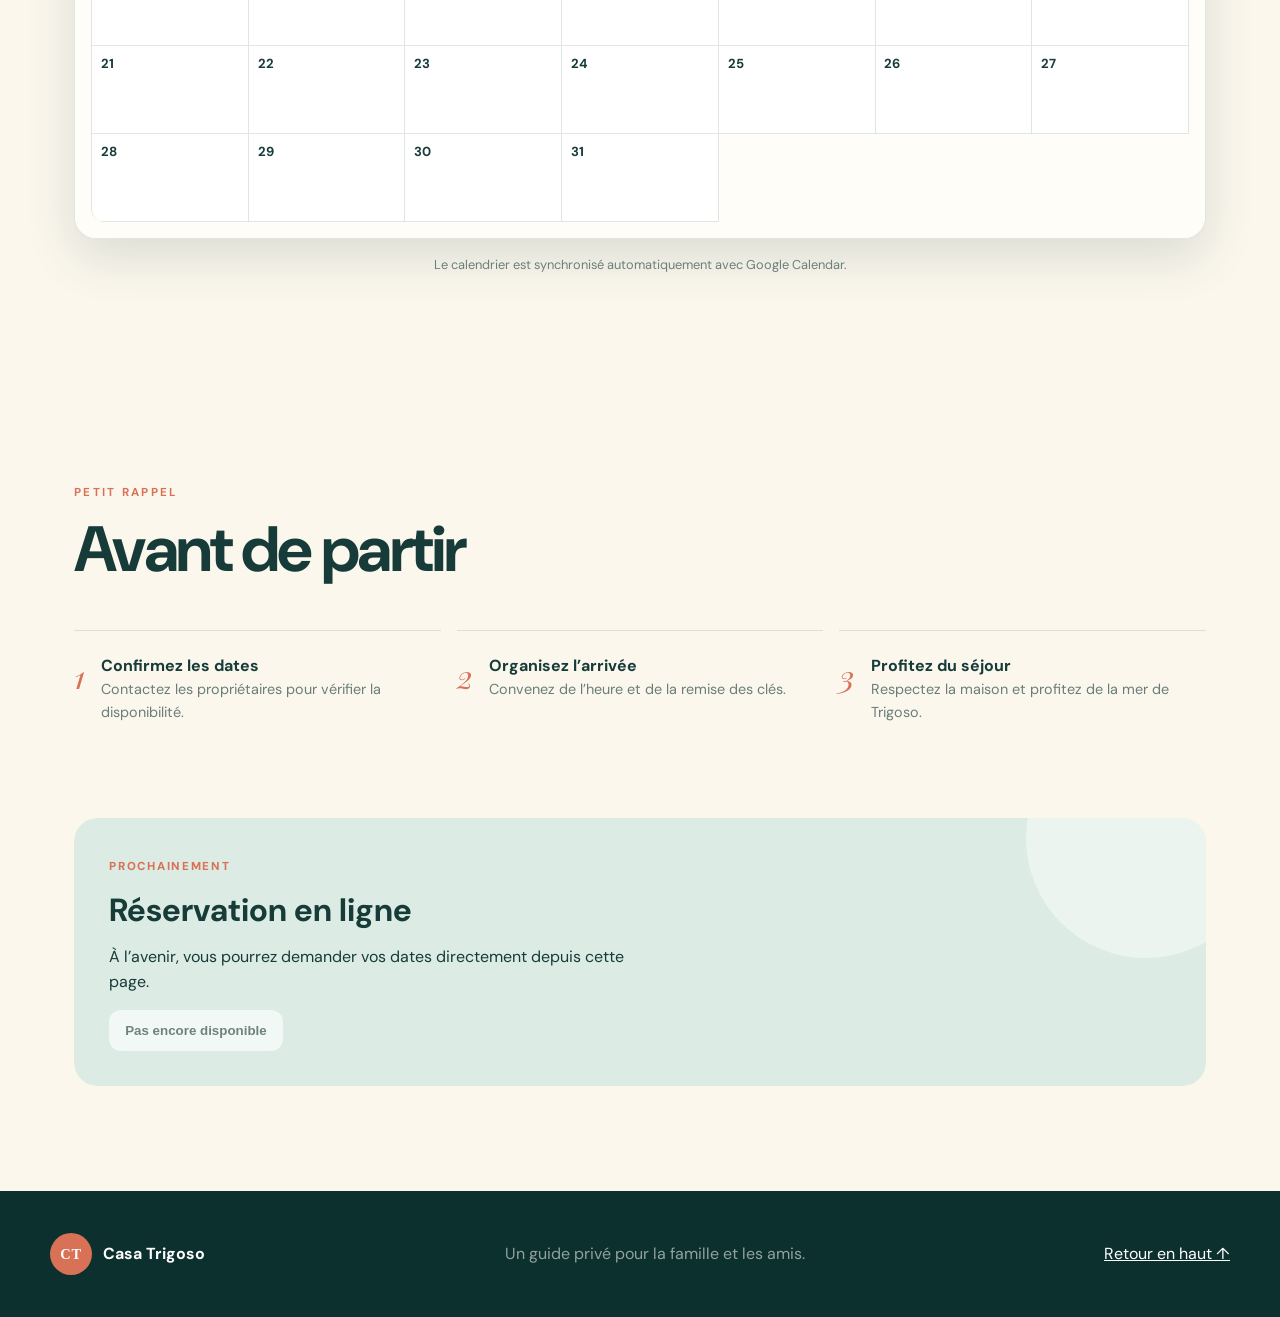
==== commit eba370a9: "Replace Google iframe with themed booking calendar" ====
--- a/index.html
+++ b/index.html
@@ -86,9 +86,13 @@
       <div class="heading"><div><p class="eyebrow" data-i18n="calendarLabel">Disponibilités</p><h2 data-i18n="calendarTitle">Calendrier des réservations</h2></div><p data-i18n="calendarIntro">Consultez les périodes déjà réservées avant de demander vos dates.</p></div>
       <div class="calendar-shell">
         <div class="calendar-topbar"><span><i></i><span data-i18n="calendarLegend">Les événements affichés correspondent aux périodes réservées</span></span><a href="https://calendar.google.com/calendar/u/0?cid=MGUzMmJhZTFkMjRiMDYxZDAxYjJmMjAwMDU0YzQzYTExODc2N2U1MTk5ZTdlNWU4NjI1ZTQ0ODA2NTU0ZjhjOEBncm91cC5jYWxlbmRhci5nb29nbGUuY29t" target="_blank" rel="noopener"><span data-i18n="openCalendar">Ouvrir dans Google Calendar</span> ↗</a></div>
-        <iframe title="Calendrier des réservations Casa Trigoso" src="https://calendar.google.com/calendar/embed?src=0e32bae1d24b061d01b2f200054c43a118767e5199e7e5e8625e44806554f8c8%40group.calendar.google.com&amp;color=%23D87155&amp;bgcolor=%23FFFFFF&amp;ctz=Europe%2FRome&amp;hl=fr&amp;mode=MONTH&amp;showTitle=0&amp;showPrint=0&amp;showCalendars=0" loading="lazy" referrerpolicy="no-referrer-when-downgrade"></iframe>
+        <div class="native-calendar" aria-label="Calendrier des réservations">
+          <div class="native-calendar-nav"><button type="button" id="calendar-prev" aria-label="Mois précédent">‹</button><strong id="calendar-month"></strong><button type="button" id="calendar-next" aria-label="Mois suivant">›</button></div>
+          <div class="calendar-weekdays" id="calendar-weekdays"></div>
+          <div class="calendar-grid" id="calendar-grid" aria-live="polite"></div>
+        </div>
       </div>
-      <p class="calendar-note" data-i18n="calendarNote">Le calendrier est synchronisé avec Google Calendar. Si l’aperçu n’est pas visible, utilisez le bouton ci-dessus.</p>
+      <p class="calendar-note" data-i18n="calendarNote">Le calendrier est synchronisé automatiquement avec Google Calendar.</p>
     </section>
 
     <section class="section reminder"><div class="heading"><div><p class="eyebrow" data-i18n="reminder">Petit rappel</p><h2 data-i18n="beforeLeaving">Avant de partir</h2></div></div>
--- a/fixes.css
+++ b/fixes.css
@@ -170,6 +170,90 @@
   border: 0;
 }
 
+.native-calendar {
+  padding: 1rem;
+  background: #fffdf8;
+}
+
+.native-calendar-nav {
+  display: grid;
+  grid-template-columns: 42px 1fr 42px;
+  align-items: center;
+  gap: .75rem;
+  margin-bottom: 1rem;
+}
+
+.native-calendar-nav strong {
+  color: var(--ink);
+  font-size: 1.2rem;
+  text-align: center;
+  text-transform: capitalize;
+}
+
+.native-calendar-nav button {
+  width: 42px;
+  height: 42px;
+  border: 1px solid var(--line);
+  border-radius: 12px;
+  background: var(--foam);
+  color: var(--ink);
+  cursor: pointer;
+  font-size: 1.5rem;
+}
+
+.calendar-weekdays,
+.calendar-grid {
+  display: grid;
+  grid-template-columns: repeat(7,1fr);
+}
+
+.calendar-weekdays span {
+  padding: .55rem .2rem;
+  color: #6b7f7b;
+  font-size: .7rem;
+  font-weight: 800;
+  text-align: center;
+  text-transform: uppercase;
+}
+
+.calendar-grid {
+  overflow: hidden;
+  border-top: 1px solid var(--line);
+  border-left: 1px solid var(--line);
+  border-radius: 14px;
+}
+
+.calendar-day,
+.empty-day {
+  min-height: 88px;
+  padding: .55rem;
+  border-right: 1px solid var(--line);
+  border-bottom: 1px solid var(--line);
+  background: white;
+  color: var(--ink);
+  font-size: .82rem;
+  font-weight: 700;
+}
+
+.empty-day { background: #f6f2e8; }
+
+.calendar-day.today {
+  box-shadow: inset 0 0 0 2px var(--sun);
+}
+
+.calendar-day.booked {
+  background: #f6d8ca;
+  color: #8f422f;
+}
+
+.calendar-day small {
+  display: block;
+  margin-top: .4rem;
+  color: var(--coral);
+  font-size: .65rem;
+  text-transform: uppercase;
+}
+
 .calendar-note {
   margin: 1rem auto 0;
   color: #6b7f7b;
@@ -183,6 +267,10 @@
     flex-direction: column;
   }
   .calendar-shell iframe { height: 570px; }
+  .native-calendar { padding: .6rem; }
+  .calendar-day,.empty-day { min-height: 62px; padding: .35rem; font-size: .72rem; }
+  .calendar-day small { font-size: 0; }
+  .calendar-day small::after { content: "•"; font-size: .9rem; }
 }
 
 .useful-icon {
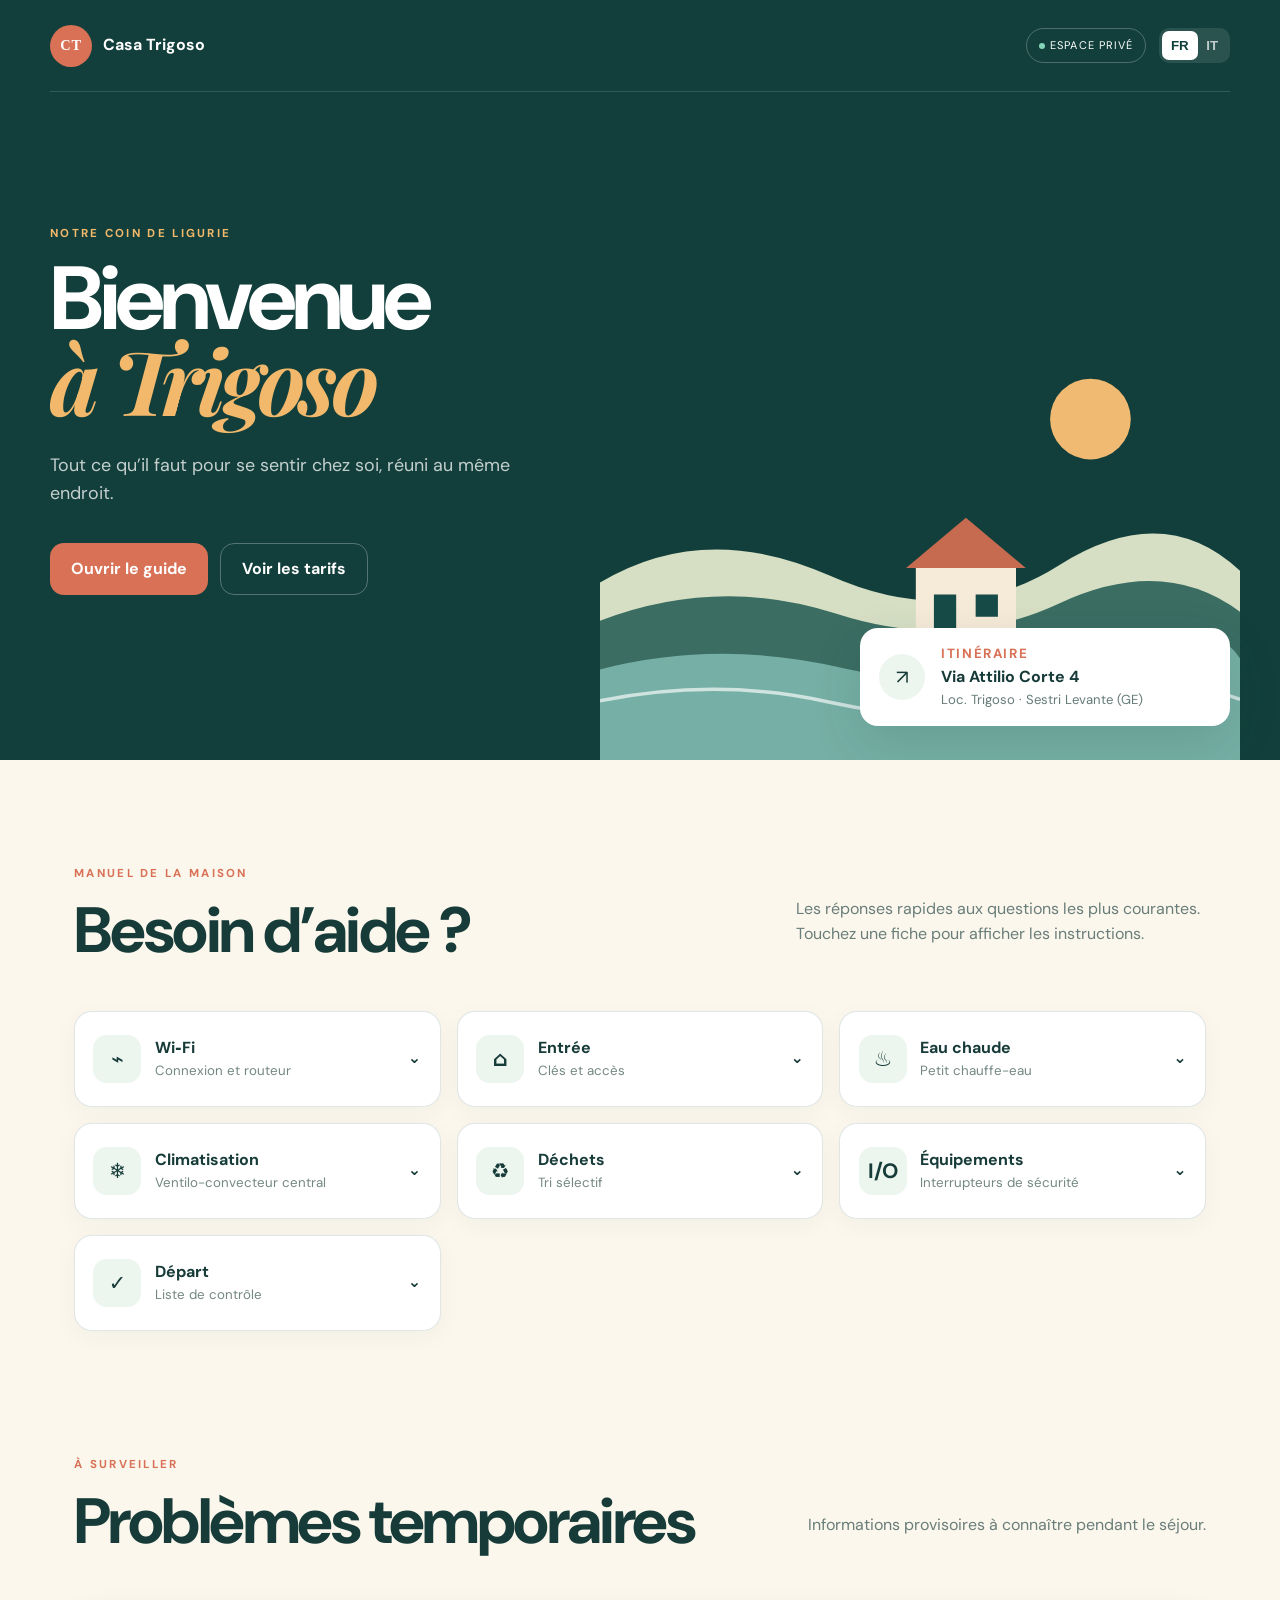
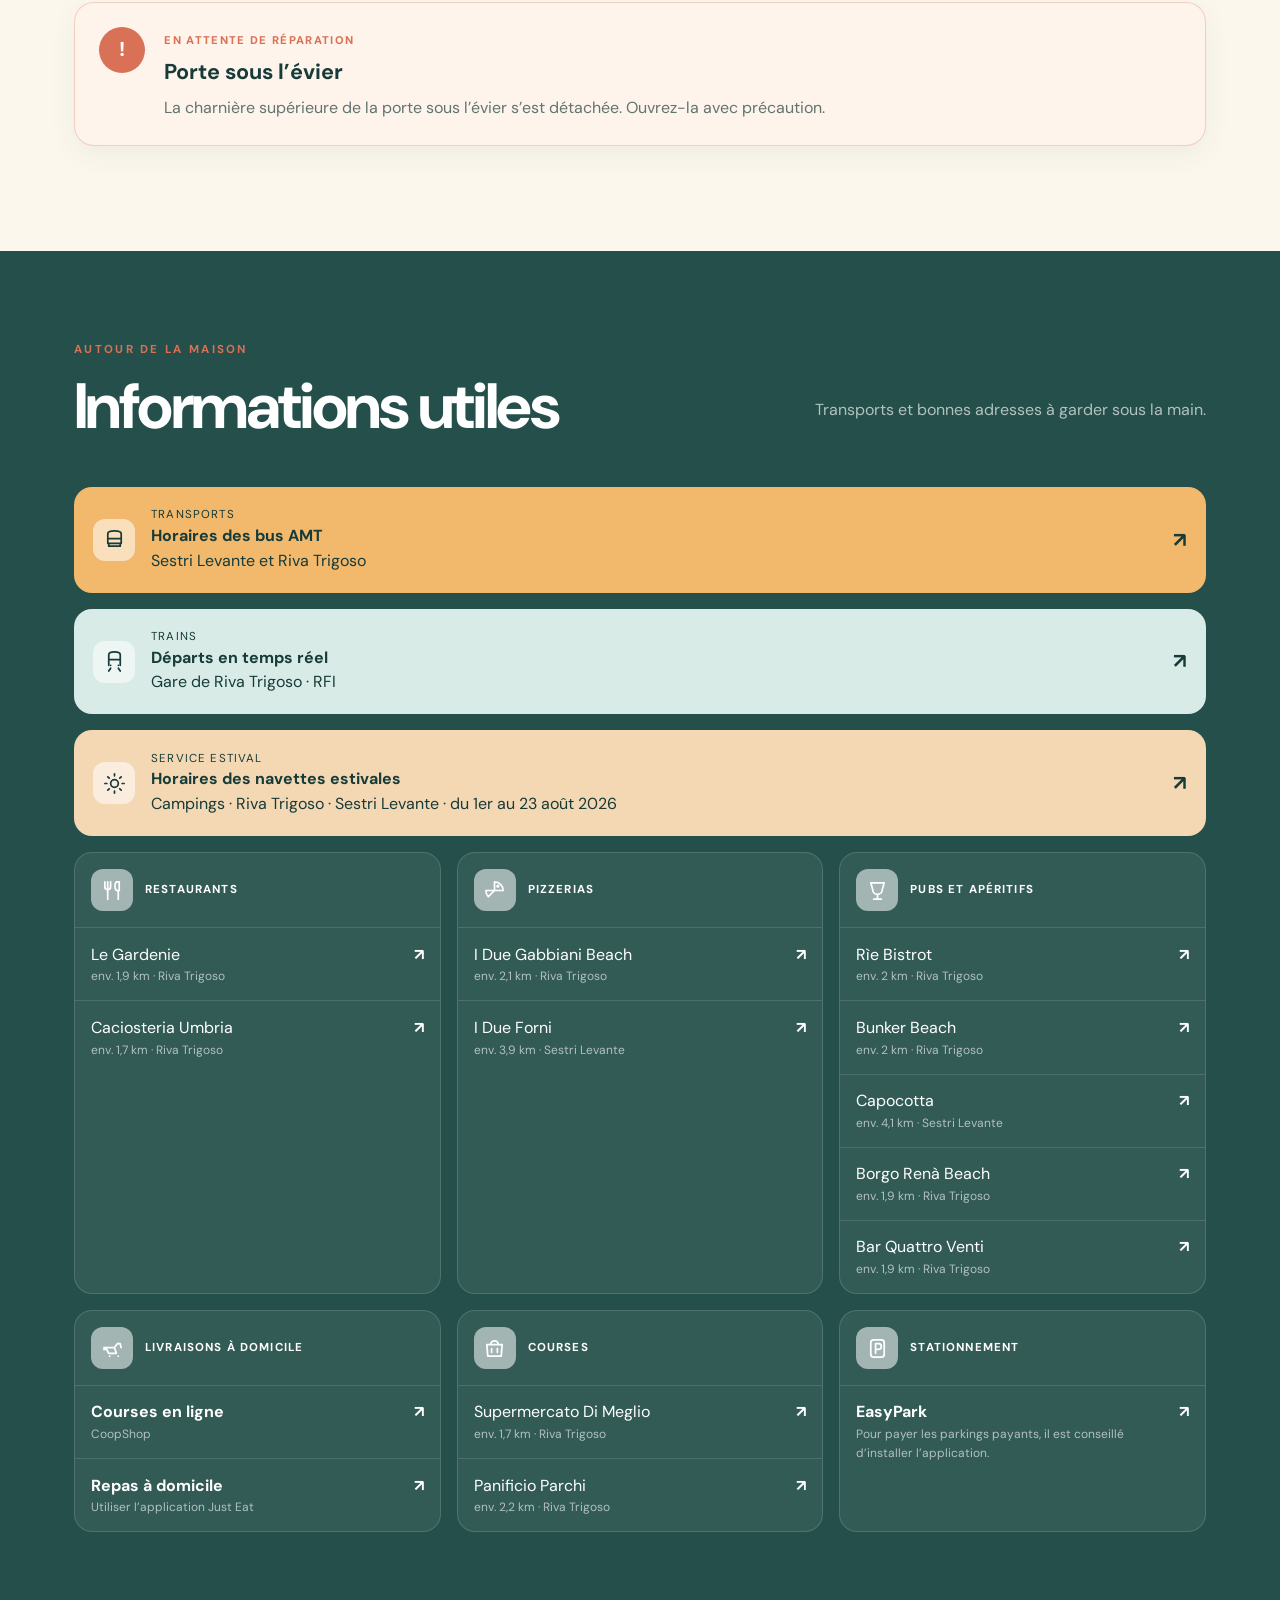
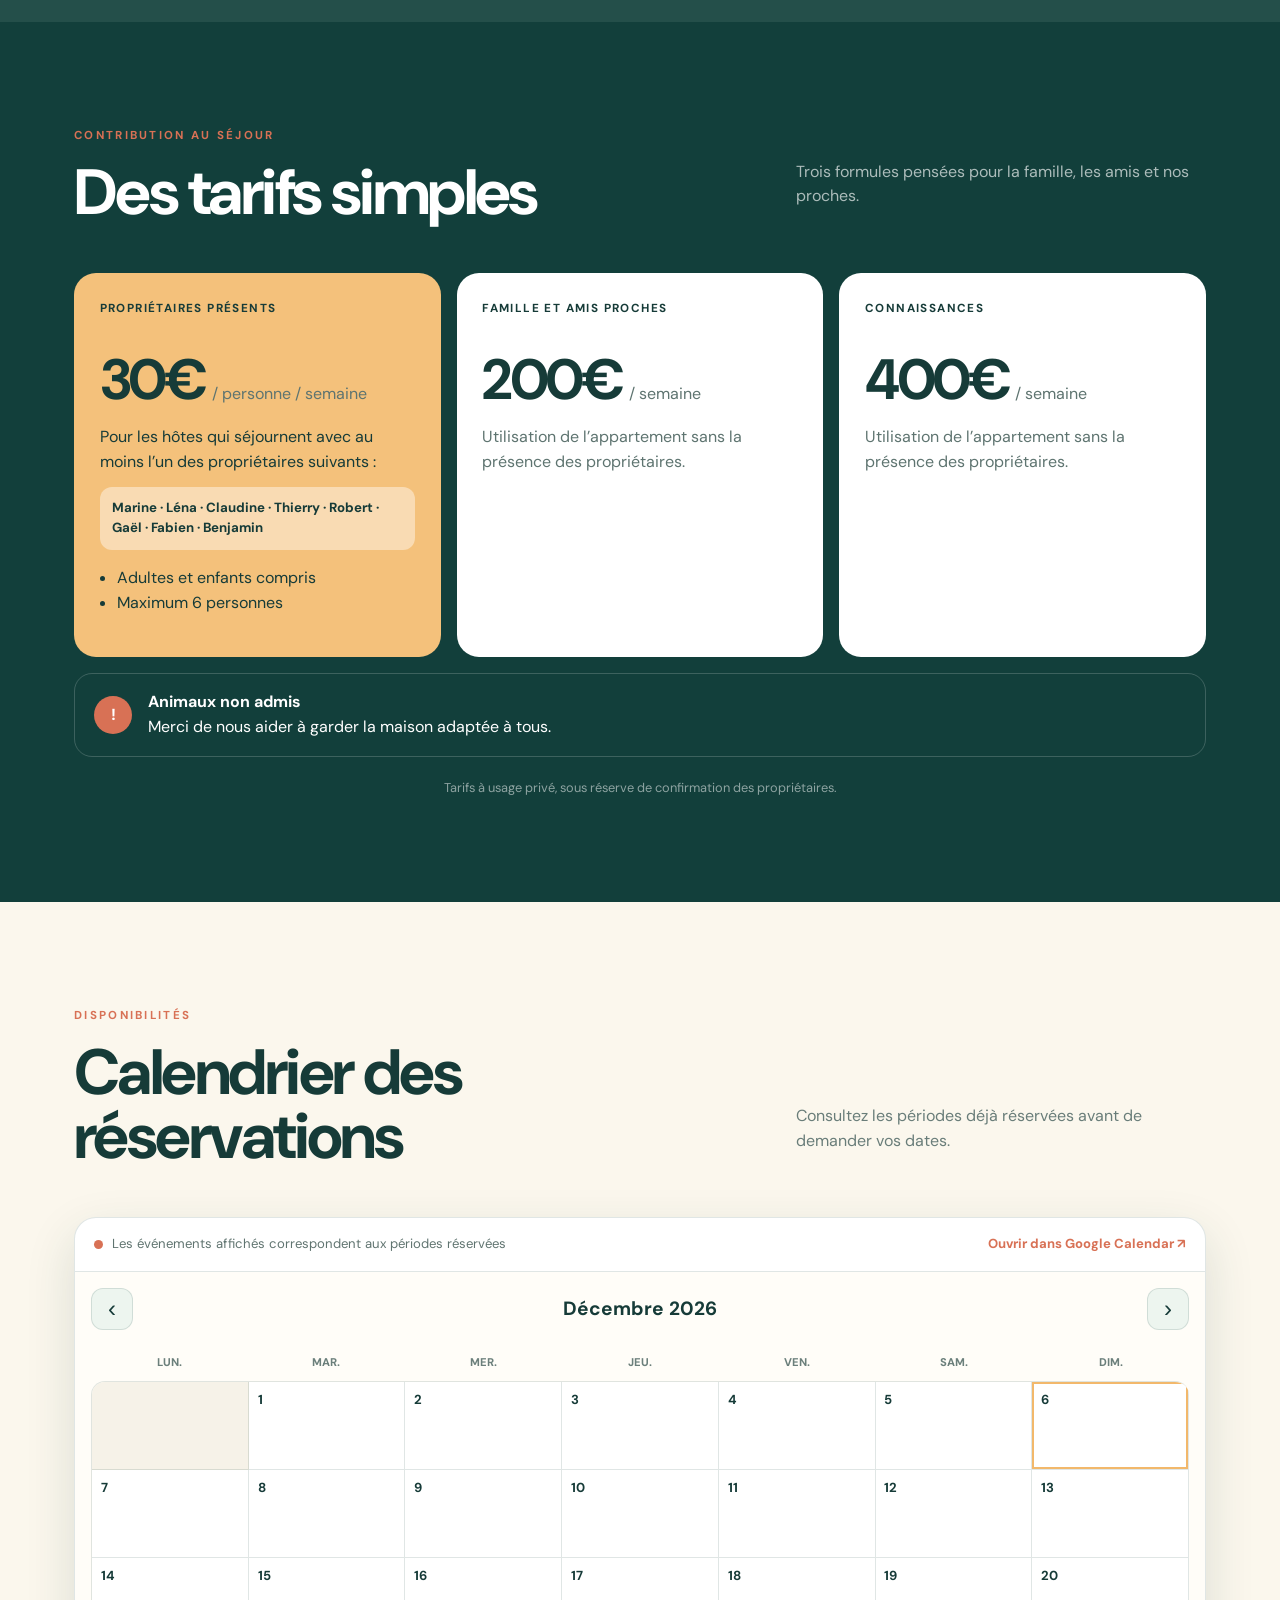
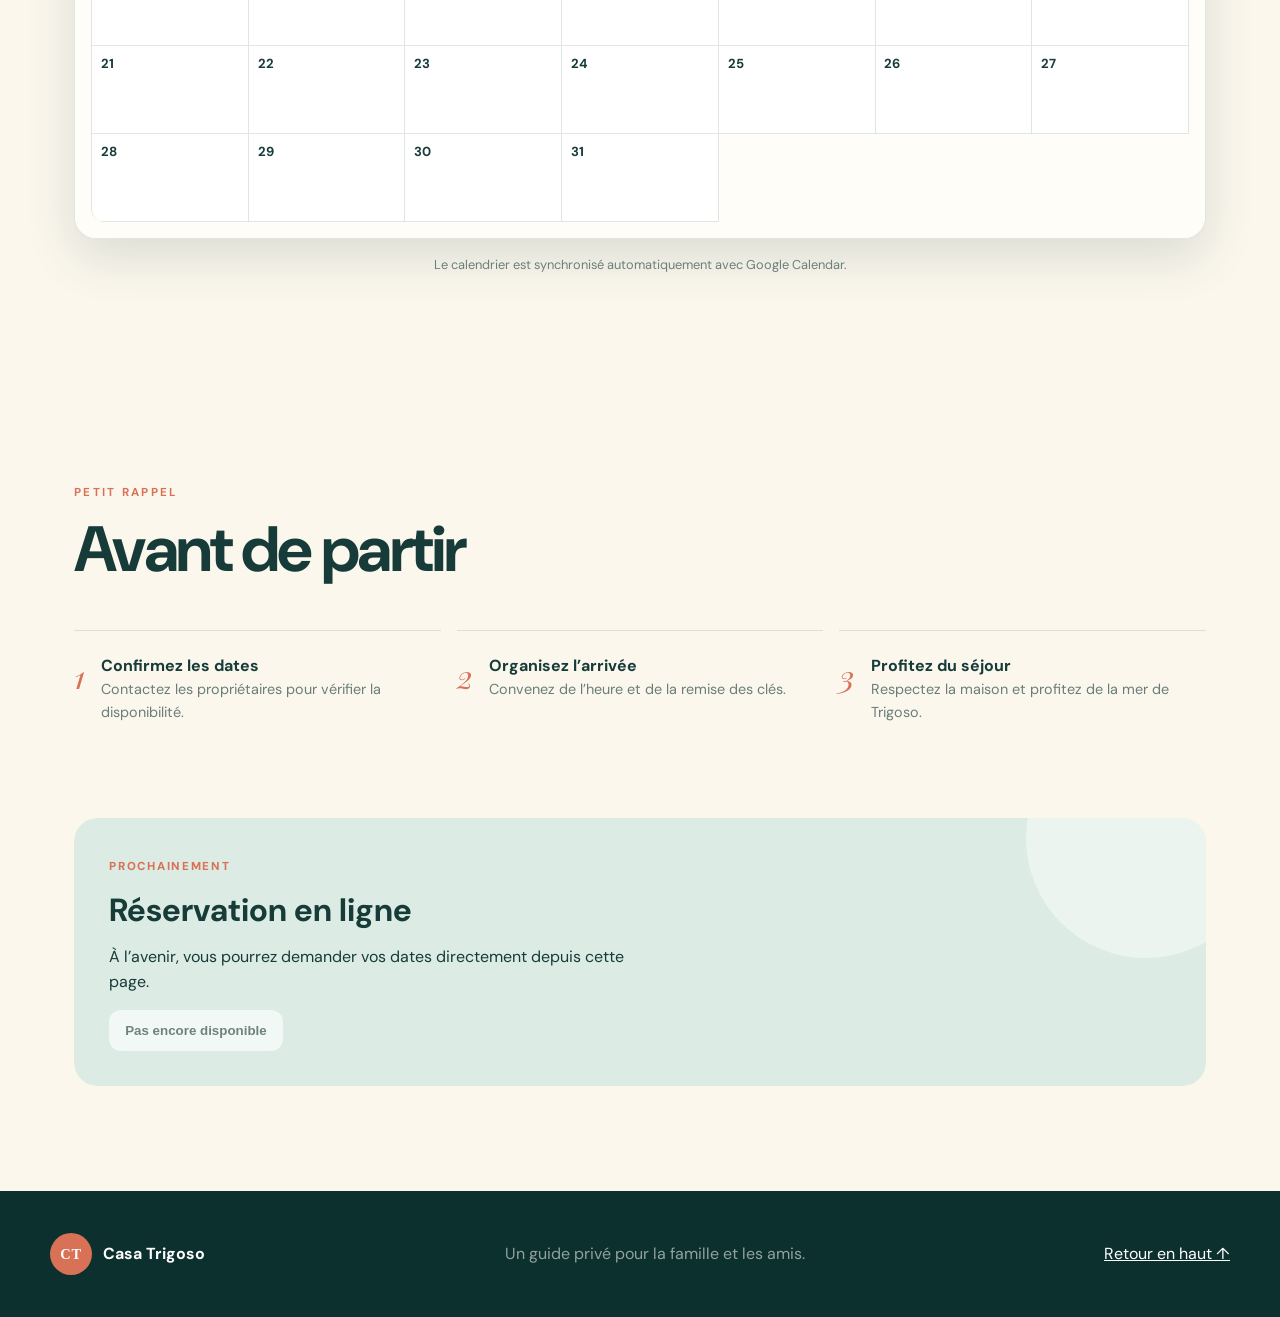
==== commit cd990009: "Improve useful-info icons and add EasyPark guidance" ====
--- a/index.html
+++ b/index.html
@@ -5,10 +5,25 @@
   <meta name="viewport" content="width=device-width,initial-scale=1,viewport-fit=cover">
   <meta name="theme-color" content="#123f3b">
   <meta name="description" content="Guide privée de l’appartement familial à Trigoso.">
+  <meta name="app-version" content="20260809-2">
   <title>Casa Trigoso — Guide privé</title>
-  <link rel="stylesheet" href="styles.css">
-  <link rel="stylesheet" href="fixes.css">
-  <script src="app.js" defer></script>
+  <link rel="stylesheet" href="styles.css?v=20260809-2">
+  <link rel="stylesheet" href="fixes.css?v=20260809-2">
+  <script>
+    (() => {
+      const current = document.querySelector('meta[name="app-version"]')?.content;
+      fetch(`version.json?t=${Date.now()}`, { cache: 'no-store' })
+        .then(response => response.json())
+        .then(({ version }) => {
+          if (!version || version === current || new URL(location.href).searchParams.get('v') === version) return;
+          const next = new URL(location.href);
+          next.searchParams.set('v', version);
+          location.replace(next);
+        })
+        .catch(() => {});
+    })();
+  </script>
+  <script src="app.js?v=20260809-2" defer></script>
 </head>
 <body>
   <a class="skip" href="#main" data-i18n="skip">Aller au contenu</a>
@@ -43,7 +58,7 @@
         <details><summary><b class="icon">⌂</b><span><strong data-i18n="entry">Entrée</strong><small data-i18n="entrySub">Clés et accès</small></span><b class="arrow">⌄</b></summary><div class="detail"><p data-i18n="entryText">À l’intérieur du logement se trouvent un deuxième jeu de clés de la maison et le trousseau du garage, composé de trois clés et d’une télécommande :</p><ul><li data-i18n="garageKey1">une clé et la télécommande ouvrent le grand portail pour la voiture ;</li><li data-i18n="garageKey2">une clé ouvre le petit portillon piéton ;</li><li data-i18n="garageKey3">une clé ouvre la porte basculante du box.</li></ul></div></details>
         <details><summary><b class="icon">♨</b><span><strong data-i18n="hotWater">Eau chaude</strong><small data-i18n="heater">Petit chauffe-eau</small></span><b class="arrow">⌄</b></summary><div class="detail"><p data-i18n="hotText">Le petit chauffe-eau fournit au maximum deux douches. Répartissez les douches au cours de la journée afin d’éviter de manquer d’eau chaude.</p></div></details>
         <details><summary><b class="icon">❄</b><span><strong data-i18n="climate">Climatisation</strong><small data-i18n="climateSub">Ventilo-convecteur central</small></span><b class="arrow">⌄</b></summary><div class="detail"><p data-i18n="climateText">Les chambres sont climatisées par un seul ventilo-convecteur situé dans le couloir. Allumez-le à l’avance dans l’après-midi et laissez les portes des chambres ouvertes pour un bon confort.</p></div></details>
-        <details><summary><b class="icon">♻</b><span><strong data-i18n="waste">Déchets</strong><small data-i18n="wasteSub">Tri sélectif</small></span><b class="arrow">⌄</b></summary><div class="detail"><p data-i18n="wasteText">Le tri sélectif est obligatoire. Les conteneurs se trouvent en bas de la rue en descendant. Utilisez la clé triangulaire pour les ouvrir.</p><p data-i18n="wasteBags">Pour le plastique et les déchets non recyclables, utilisez le sac fourni.</p></div></details>
+        <details><summary><b class="icon">♻</b><span><strong data-i18n="waste">Déchets</strong><small data-i18n="wasteSub">Tri sélectif</small></span><b class="arrow">⌄</b></summary><div class="detail"><p data-i18n="wasteText">Le tri sélectif est obligatoire. Les conteneurs se trouvent en bas de la rue en descendant. Utilisez la clé triangulaire pour les ouvrir.</p><p data-i18n="wasteBags">Pour le plastique et les déchets non recyclables, utilisez le sac fourni.</p><a class="detail-link" href="https://content.apricaspa.it/sites/default/files/2025-06/sestri-levanti-guida-affitti-brevi-zona3.pdf" target="_blank" rel="noopener"><span data-i18n="wasteGuide">Consulter le guide Aprica · Zone 3</span> ↗</a></div></details>
         <details><summary><b class="icon">I/O</b><span><strong data-i18n="appliances">Équipements</strong><small data-i18n="appliancesSub">Interrupteurs de sécurité</small></span><b class="arrow">⌄</b></summary><div class="detail"><p data-i18n="appliancesText">Si le chauffe-eau, les plaques de cuisson, le lave-linge ou le lave-vaisselle ne fonctionnent pas, vérifiez les interrupteurs I/O situés dans la cuisine. Pour le lave-linge, vérifiez également l’interrupteur dédié dans la salle de bains.</p><p data-i18n="inductionText">La puissance des plaques à induction est limitée en raison des caractéristiques de l’installation électrique. Lorsque plusieurs foyers sont utilisés en même temps, leur puissance peut être réduite : ce comportement est normal.</p></div></details>
         <details><summary><b class="icon">✓</b><span><strong data-i18n="departure">Départ</strong><small data-i18n="departureSub">Liste de contrôle</small></span><b class="arrow">⌄</b></summary><div class="detail"><ul><li data-i18n="check1">Nettoyer l’appartement</li><li data-i18n="check2">Fermer le gaz et l’eau</li><li data-i18n="check3">Couper l’électricité au tableau général</li><li data-i18n="check4">Laisser la porte du réfrigérateur ouverte</li></ul></div></details>
       </div>
@@ -59,15 +74,16 @@
 
     <section class="useful" id="useful"><div class="section">
       <div class="heading light"><div><p class="eyebrow" data-i18n="usefulLabel">Autour de la maison</p><h2 data-i18n="usefulTitle">Informations utiles</h2></div><p data-i18n="usefulIntro">Transports et bonnes adresses à garder sous la main.</p></div>
-      <a class="bus-card" href="https://www.amt.genova.it/amt/trasporto-multimodale/linee-bus-provinciali/tigullio-orientale-orario-estivo/sestri-levante-orario-estivo/" target="_blank" rel="noopener"><span class="useful-icon">↔</span><span><small data-i18n="transport">Transports</small><strong data-i18n="busTimes">Horaires des bus AMT</strong><span data-i18n="busArea">Sestri Levante et Riva Trigoso</span></span><b>↗</b></a>
-      <a class="bus-card train-card" href="https://iechub.rfi.it/ArriviPartenze/ArrivalsDepartures/Monitor?Arrivals=False&amp;PlaceId=310&amp;Search=" target="_blank" rel="noopener"><span class="useful-icon">⇥</span><span><small data-i18n="trains">Trains</small><strong data-i18n="trainTimes">Départs en temps réel</strong><span data-i18n="trainStation">Gare de Riva Trigoso · RFI</span></span><b>↗</b></a>
-      <a class="bus-card shuttle-card" href="navette-estive-2026.jpg" target="_blank" rel="noopener"><span class="useful-icon">☀</span><span><small data-i18n="summerService">Service estival</small><strong data-i18n="shuttleTimes">Horaires des navettes estivales</strong><span data-i18n="shuttlePeriod">Campings · Riva Trigoso · Sestri Levante · du 1er au 23 août 2026</span></span><b>↗</b></a>
+      <a class="bus-card" href="https://www.amt.genova.it/amt/trasporto-multimodale/linee-bus-provinciali/tigullio-orientale-orario-estivo/sestri-levante-orario-estivo/" target="_blank" rel="noopener"><span class="useful-icon"><svg viewBox="0 0 24 24" aria-hidden="true"><path d="M5 16V6c0-2 2-3 7-3s7 1 7 3v10M5 11h14M7 19h.01M17 19h.01M6 16h12v3H6z"/></svg></span><span><small data-i18n="transport">Transports</small><strong data-i18n="busTimes">Horaires des bus AMT</strong><span data-i18n="busArea">Sestri Levante et Riva Trigoso</span></span><b>↗</b></a>
+      <a class="bus-card train-card" href="https://iechub.rfi.it/ArriviPartenze/ArrivalsDepartures/Monitor?Arrivals=False&amp;PlaceId=310&amp;Search=" target="_blank" rel="noopener"><span class="useful-icon"><svg viewBox="0 0 24 24" aria-hidden="true"><path d="M6 16V5c0-2 2-3 6-3s6 1 6 3v11M6 10h12M8 19l-2 3M16 19l2 3M8 16h.01M16 16h.01"/></svg></span><span><small data-i18n="trains">Trains</small><strong data-i18n="trainTimes">Départs en temps réel</strong><span data-i18n="trainStation">Gare de Riva Trigoso · RFI</span></span><b>↗</b></a>
+      <a class="bus-card shuttle-card" href="navette-estive-2026.jpg" target="_blank" rel="noopener"><span class="useful-icon"><svg viewBox="0 0 24 24" aria-hidden="true"><circle cx="12" cy="12" r="4"/><path d="M12 2v2M12 20v2M2 12h2M20 12h2M5 5l1.5 1.5M17.5 17.5 19 19M19 5l-1.5 1.5M6.5 17.5 5 19"/></svg></span><span><small data-i18n="summerService">Service estival</small><strong data-i18n="shuttleTimes">Horaires des navettes estivales</strong><span data-i18n="shuttlePeriod">Campings · Riva Trigoso · Sestri Levante · du 1er au 23 août 2026</span></span><b>↗</b></a>
       <div class="places-grid">
-        <article class="place-group"><p><span class="useful-icon">♨</span><strong data-i18n="restaurants">Restaurants</strong></p><a href="https://www.google.com/maps/search/?api=1&query=Le+Gardenie+Sestri+Levante" target="_blank" rel="noopener"><span>Le Gardenie<small class="distance">1,9 km · Riva Trigoso</small></span><b>↗</b></a><a href="https://www.google.com/maps/search/?api=1&query=Caciosteria+Umbria+Sestri+Levante" target="_blank" rel="noopener"><span>Caciosteria Umbria<small class="distance">1,7 km · Riva Trigoso</small></span><b>↗</b></a></article>
-        <article class="place-group"><p><span class="useful-icon">◒</span><strong data-i18n="pizzerias">Pizzerias</strong></p><a href="https://www.google.com/maps/search/?api=1&query=I+Due+Gabbiani+Beach+Sestri+Levante" target="_blank" rel="noopener"><span>I Due Gabbiani Beach<small class="distance">2,1 km · Riva Trigoso</small></span><b>↗</b></a><a href="https://www.google.com/maps/search/?api=1&query=I+Due+Forni+Sestri+Levante" target="_blank" rel="noopener"><span>I Due Forni<small class="distance">3,9 km · Sestri Levante</small></span><b>↗</b></a></article>
-        <article class="place-group"><p><span class="useful-icon">◌</span><strong data-i18n="aperitifs">Pubs et apéritifs</strong></p><a href="https://www.google.com/maps/search/?api=1&query=Rie+Bistrot+Sestri+Levante" target="_blank" rel="noopener"><span>Rìe Bistrot<small class="distance">2 km · Riva Trigoso</small></span><b>↗</b></a><a href="https://www.google.com/maps/search/?api=1&query=Bunker+Beach+Sestri+Levante" target="_blank" rel="noopener"><span>Bunker Beach<small class="distance">2 km · Riva Trigoso</small></span><b>↗</b></a><a href="https://www.google.com/maps/search/?api=1&query=Capocotta+Sestri+Levante" target="_blank" rel="noopener"><span>Capocotta<small class="distance">4,1 km · Sestri Levante</small></span><b>↗</b></a><a href="https://www.google.com/maps/search/?api=1&query=Borgo+Rena+Beach+Sestri+Levante" target="_blank" rel="noopener"><span>Borgo Renà Beach<small class="distance">1,9 km · Riva Trigoso</small></span><b>↗</b></a><a href="https://www.google.com/maps/search/?api=1&query=Bar+Quattro+Venti+Sestri+Levante" target="_blank" rel="noopener"><span>Bar Quattro Venti<small class="distance">1,9 km · Riva Trigoso</small></span><b>↗</b></a></article>
-        <article class="place-group"><p><span class="useful-icon">⌂</span><strong data-i18n="delivery">Livraisons à domicile</strong></p><a href="https://www.coopshop.it/" target="_blank" rel="noopener"><span><strong data-i18n="onlineGroceries">Courses en ligne</strong><small>CoopShop</small></span><b>↗</b></a><a href="https://www.justeat.it/" target="_blank" rel="noopener"><span><strong data-i18n="foodDelivery">Repas à domicile</strong><small data-i18n="useJustEat">Utiliser l’application Just Eat</small></span><b>↗</b></a></article>
-        <article class="place-group"><p><span class="useful-icon">▣</span><strong data-i18n="shopping">Courses</strong></p><a href="https://www.google.com/maps/search/?api=1&query=Supermercato+Di+Meglio+Via+della+Pergola+26+Sestri+Levante" target="_blank" rel="noopener"><span>Supermercato Di Meglio<small class="distance">1,7 km · Riva Trigoso</small></span><b>↗</b></a><a href="https://www.google.com/maps/search/?api=1&query=Panificio+Parchi+Riva+Trigoso" target="_blank" rel="noopener"><span>Panificio Parchi<small class="distance">2,2 km · Riva Trigoso</small></span><b>↗</b></a></article>
+        <article class="place-group"><p><span class="useful-icon"><svg viewBox="0 0 24 24" aria-hidden="true"><path d="M7 3v8M4 3v5c0 2 1 3 3 3s3-1 3-3V3M7 11v10M16 3c-2 2-2 7 0 9h3V3h-3ZM18 12v9"/></svg></span><strong data-i18n="restaurants">Restaurants</strong></p><a href="https://www.google.com/maps/search/?api=1&query=Le+Gardenie+Sestri+Levante" target="_blank" rel="noopener"><span>Le Gardenie<small class="distance">1,9 km · Riva Trigoso</small></span><b>↗</b></a><a href="https://www.google.com/maps/search/?api=1&query=Caciosteria+Umbria+Sestri+Levante" target="_blank" rel="noopener"><span>Caciosteria Umbria<small class="distance">1,7 km · Riva Trigoso</small></span><b>↗</b></a></article>
+        <article class="place-group"><p><span class="useful-icon"><svg viewBox="0 0 24 24" aria-hidden="true"><path d="M12 3a9 9 0 0 1 9 9H12V3ZM12 12 5.5 18.5A9 9 0 0 1 3 12h9Z"/><circle cx="15.5" cy="7.5" r=".8"/></svg></span><strong data-i18n="pizzerias">Pizzerias</strong></p><a href="https://www.google.com/maps/search/?api=1&query=I+Due+Gabbiani+Beach+Sestri+Levante" target="_blank" rel="noopener"><span>I Due Gabbiani Beach<small class="distance">2,1 km · Riva Trigoso</small></span><b>↗</b></a><a href="https://www.google.com/maps/search/?api=1&query=I+Due+Forni+Sestri+Levante" target="_blank" rel="noopener"><span>I Due Forni<small class="distance">3,9 km · Sestri Levante</small></span><b>↗</b></a></article>
+        <article class="place-group"><p><span class="useful-icon"><svg viewBox="0 0 24 24" aria-hidden="true"><path d="M5 4h14l-2 7a5 5 0 0 1-10 0L5 4ZM12 16v5M8 21h8"/></svg></span><strong data-i18n="aperitifs">Pubs et apéritifs</strong></p><a href="https://www.google.com/maps/search/?api=1&query=Rie+Bistrot+Sestri+Levante" target="_blank" rel="noopener"><span>Rìe Bistrot<small class="distance">2 km · Riva Trigoso</small></span><b>↗</b></a><a href="https://www.google.com/maps/search/?api=1&query=Bunker+Beach+Sestri+Levante" target="_blank" rel="noopener"><span>Bunker Beach<small class="distance">2 km · Riva Trigoso</small></span><b>↗</b></a><a href="https://www.google.com/maps/search/?api=1&query=Capocotta+Sestri+Levante" target="_blank" rel="noopener"><span>Capocotta<small class="distance">4,1 km · Sestri Levante</small></span><b>↗</b></a><a href="https://www.google.com/maps/search/?api=1&query=Borgo+Rena+Beach+Sestri+Levante" target="_blank" rel="noopener"><span>Borgo Renà Beach<small class="distance">1,9 km · Riva Trigoso</small></span><b>↗</b></a><a href="https://www.google.com/maps/search/?api=1&query=Bar+Quattro+Venti+Sestri+Levante" target="_blank" rel="noopener"><span>Bar Quattro Venti<small class="distance">1,9 km · Riva Trigoso</small></span><b>↗</b></a></article>
+        <article class="place-group"><p><span class="useful-icon"><svg viewBox="0 0 24 24" aria-hidden="true"><path d="M3 11h11l2 6H8l-2-4H3M14 11l3-4h3l1 4M9 20h.01M18 20h.01"/></svg></span><strong data-i18n="delivery">Livraisons à domicile</strong></p><a href="https://www.coopshop.it/" target="_blank" rel="noopener"><span><strong data-i18n="onlineGroceries">Courses en ligne</strong><small>CoopShop</small></span><b>↗</b></a><a href="https://www.justeat.it/" target="_blank" rel="noopener"><span><strong data-i18n="foodDelivery">Repas à domicile</strong><small data-i18n="useJustEat">Utiliser l’application Just Eat</small></span><b>↗</b></a></article>
+        <article class="place-group"><p><span class="useful-icon"><svg viewBox="0 0 24 24" aria-hidden="true"><path d="M4 8h16l-1 12H5L4 8ZM8 8a4 4 0 0 1 8 0M9 12v4M15 12v4"/></svg></span><strong data-i18n="shopping">Courses</strong></p><a href="https://www.google.com/maps/search/?api=1&query=Supermercato+Di+Meglio+Via+della+Pergola+26+Sestri+Levante" target="_blank" rel="noopener"><span>Supermercato Di Meglio<small class="distance">1,7 km · Riva Trigoso</small></span><b>↗</b></a><a href="https://www.google.com/maps/search/?api=1&query=Panificio+Parchi+Riva+Trigoso" target="_blank" rel="noopener"><span>Panificio Parchi<small class="distance">2,2 km · Riva Trigoso</small></span><b>↗</b></a></article>
+        <article class="place-group"><p><span class="useful-icon"><svg viewBox="0 0 24 24" aria-hidden="true"><rect x="5" y="3" width="14" height="18" rx="3"/><path d="M10 17V7h3a3 3 0 0 1 0 6h-3"/></svg></span><strong data-i18n="parking">Stationnement</strong></p><a href="https://www.easypark.com/it-it" target="_blank" rel="noopener"><span><strong>EasyPark</strong><small data-i18n="easyParkText">Pour payer les parkings payants, il est conseillé d’installer l’application.</small></span><b>↗</b></a></article>
       </div>
     </div></section>
 
--- a/fixes.css
+++ b/fixes.css
@@ -1,6 +1,23 @@
 /* Le schede chiuse mantengono la propria altezza quando una scheda vicina è aperta. */
 .guide-grid {
   align-items: start;
+}
+
+.detail-link {
+  display: inline-flex;
+  align-items: center;
+  gap: .4rem;
+  padding: .65rem .8rem;
+  border-radius: 10px;
+  background: var(--foam);
+  color: var(--ink);
+  font-size: .78rem;
+  font-weight: 700;
+  text-decoration: none;
+}
+
+.detail-link:hover {
+  background: #dcebe3;
 }
 
 .owners-list {
@@ -283,6 +300,16 @@
   font-size: 1.1rem;
 }
 
+.useful-icon svg {
+  width: 23px;
+  height: 23px;
+  fill: none;
+  stroke: currentColor;
+  stroke-width: 1.8;
+  stroke-linecap: round;
+  stroke-linejoin: round;
+}
+
 .places-grid {
   display: grid;
   grid-template-columns: repeat(3,1fr);
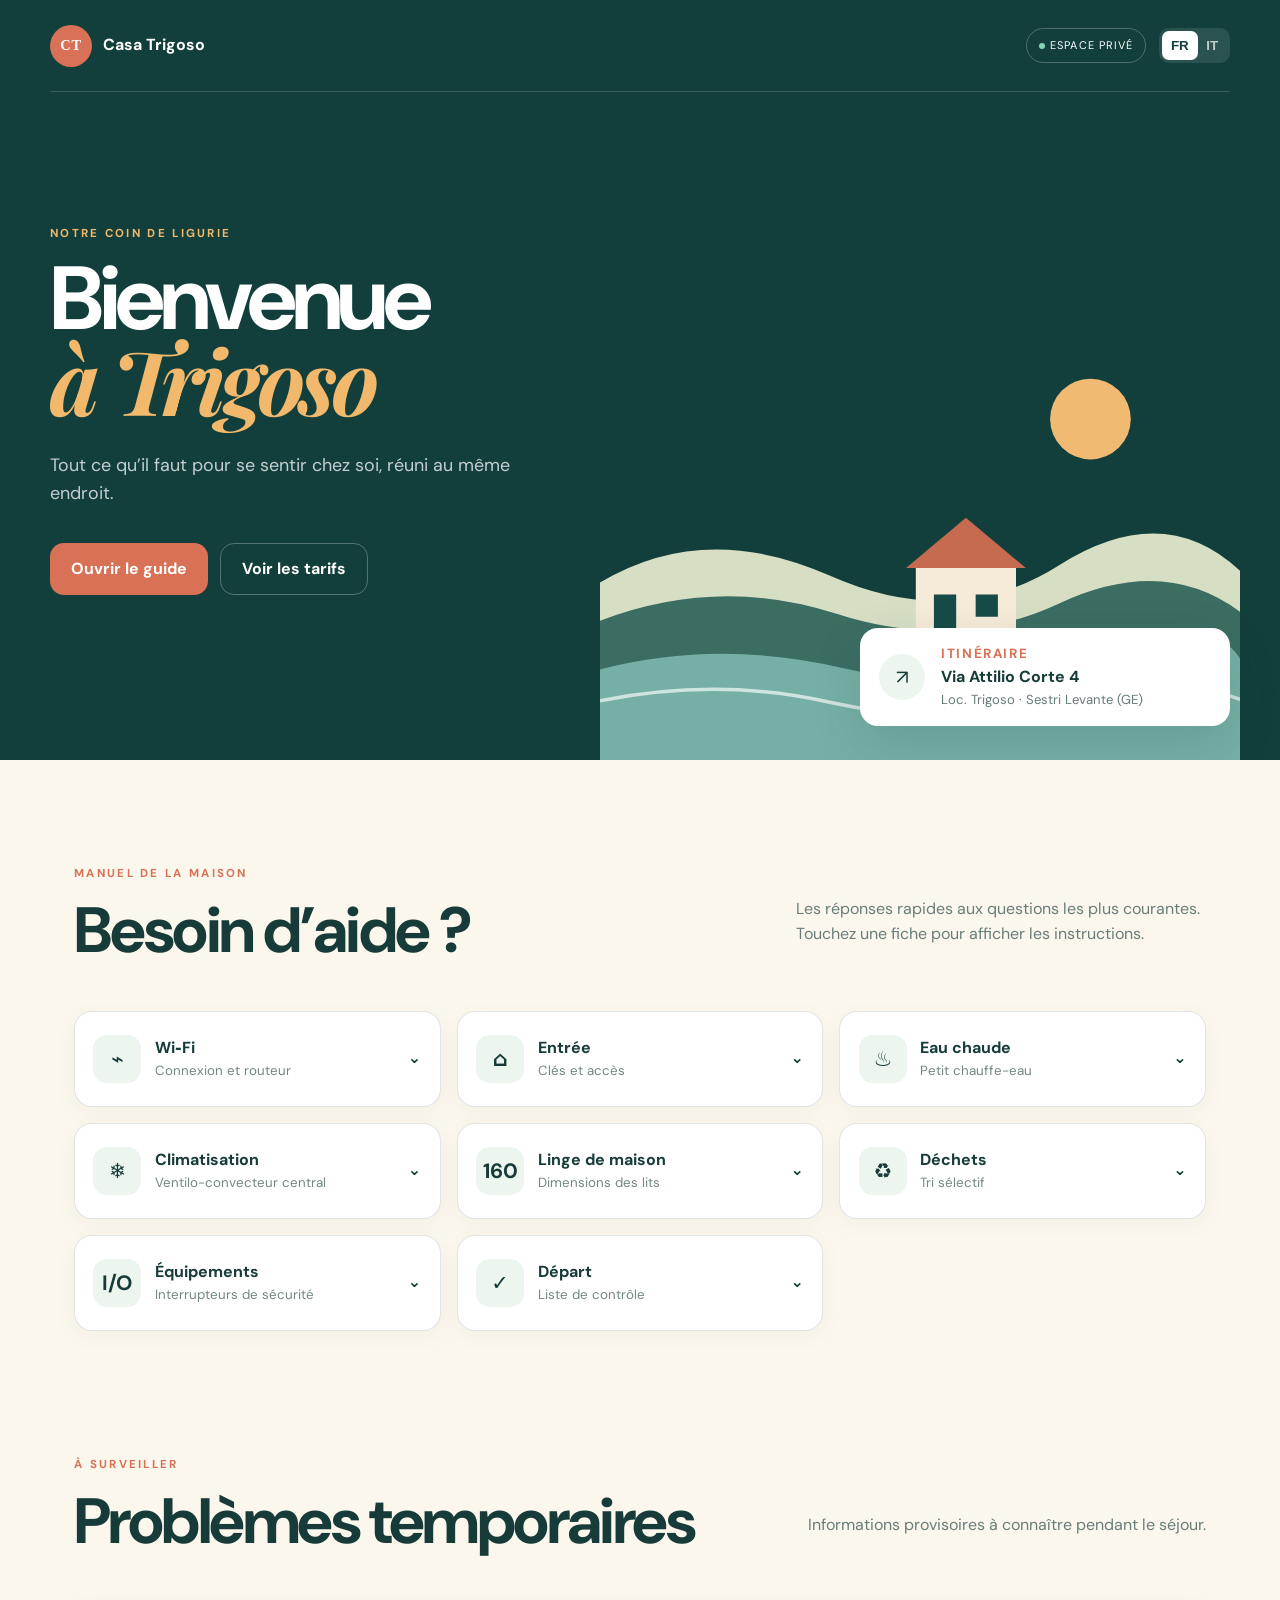
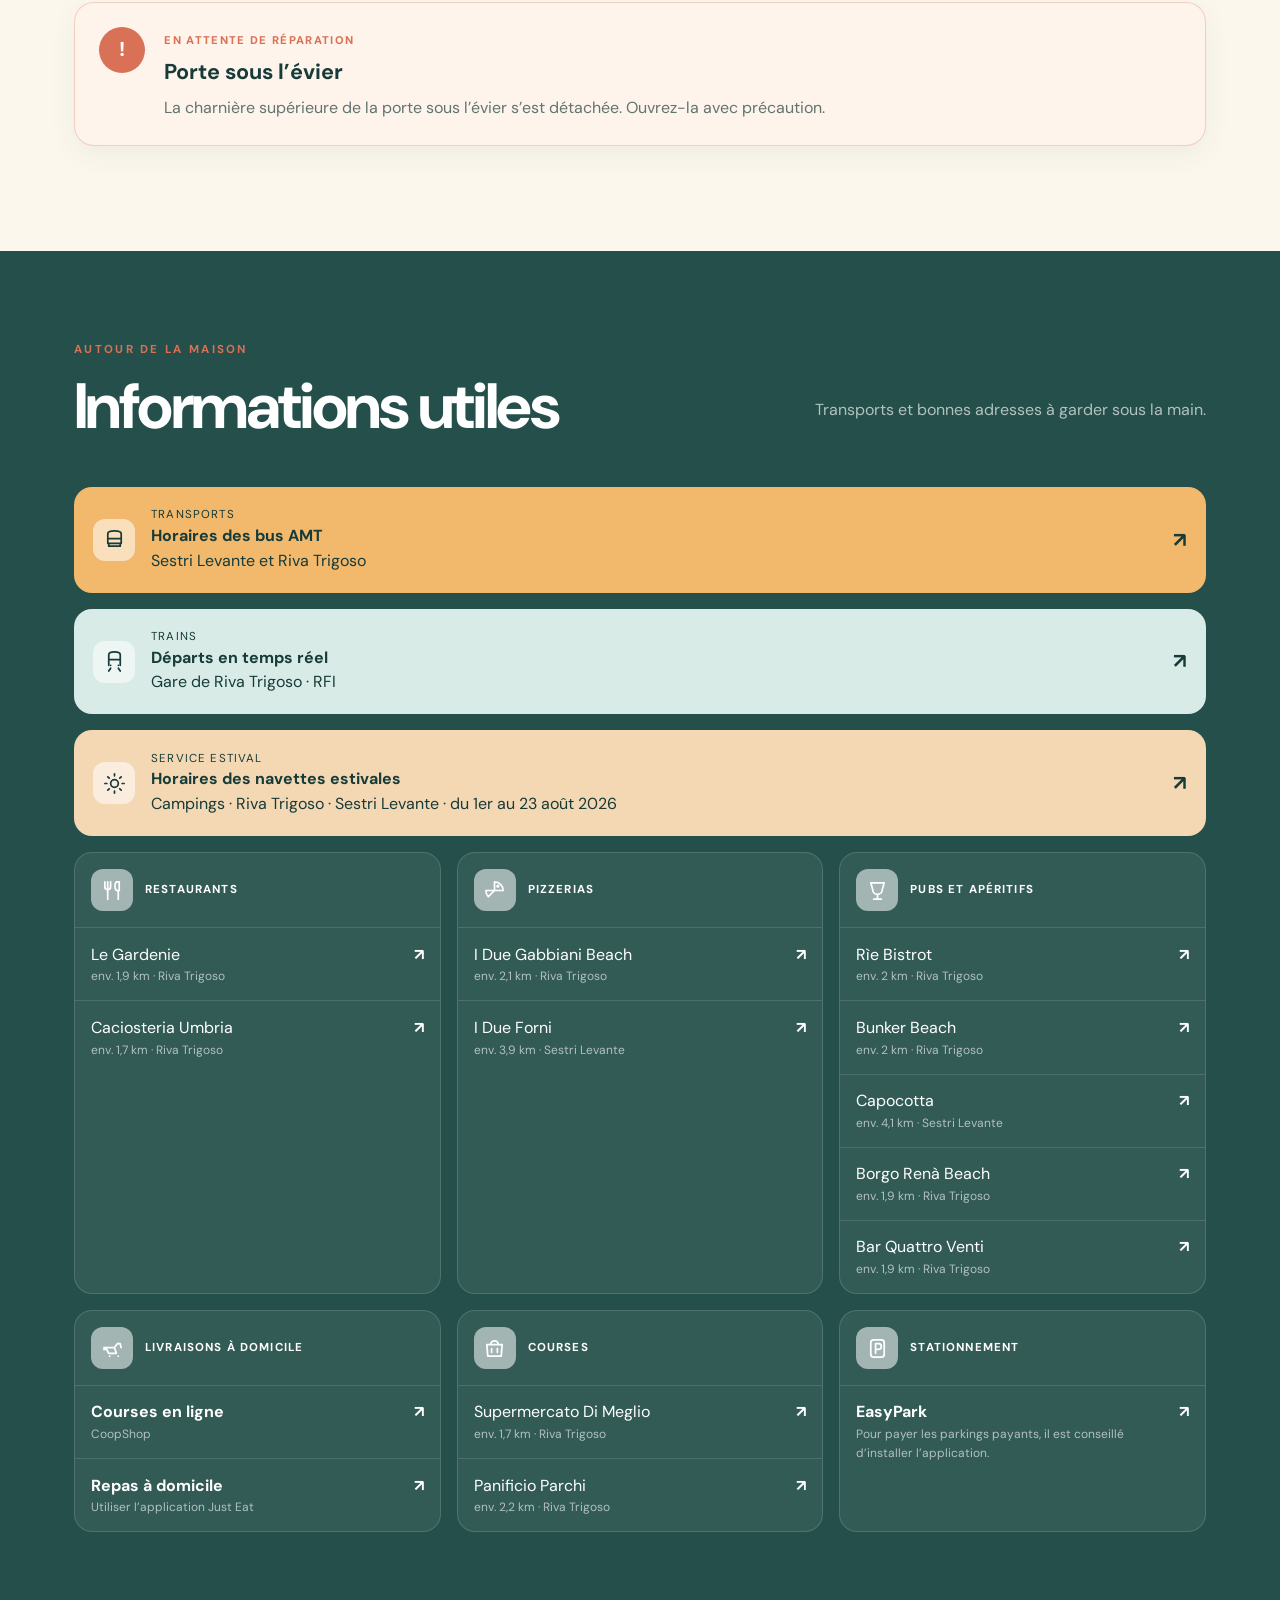
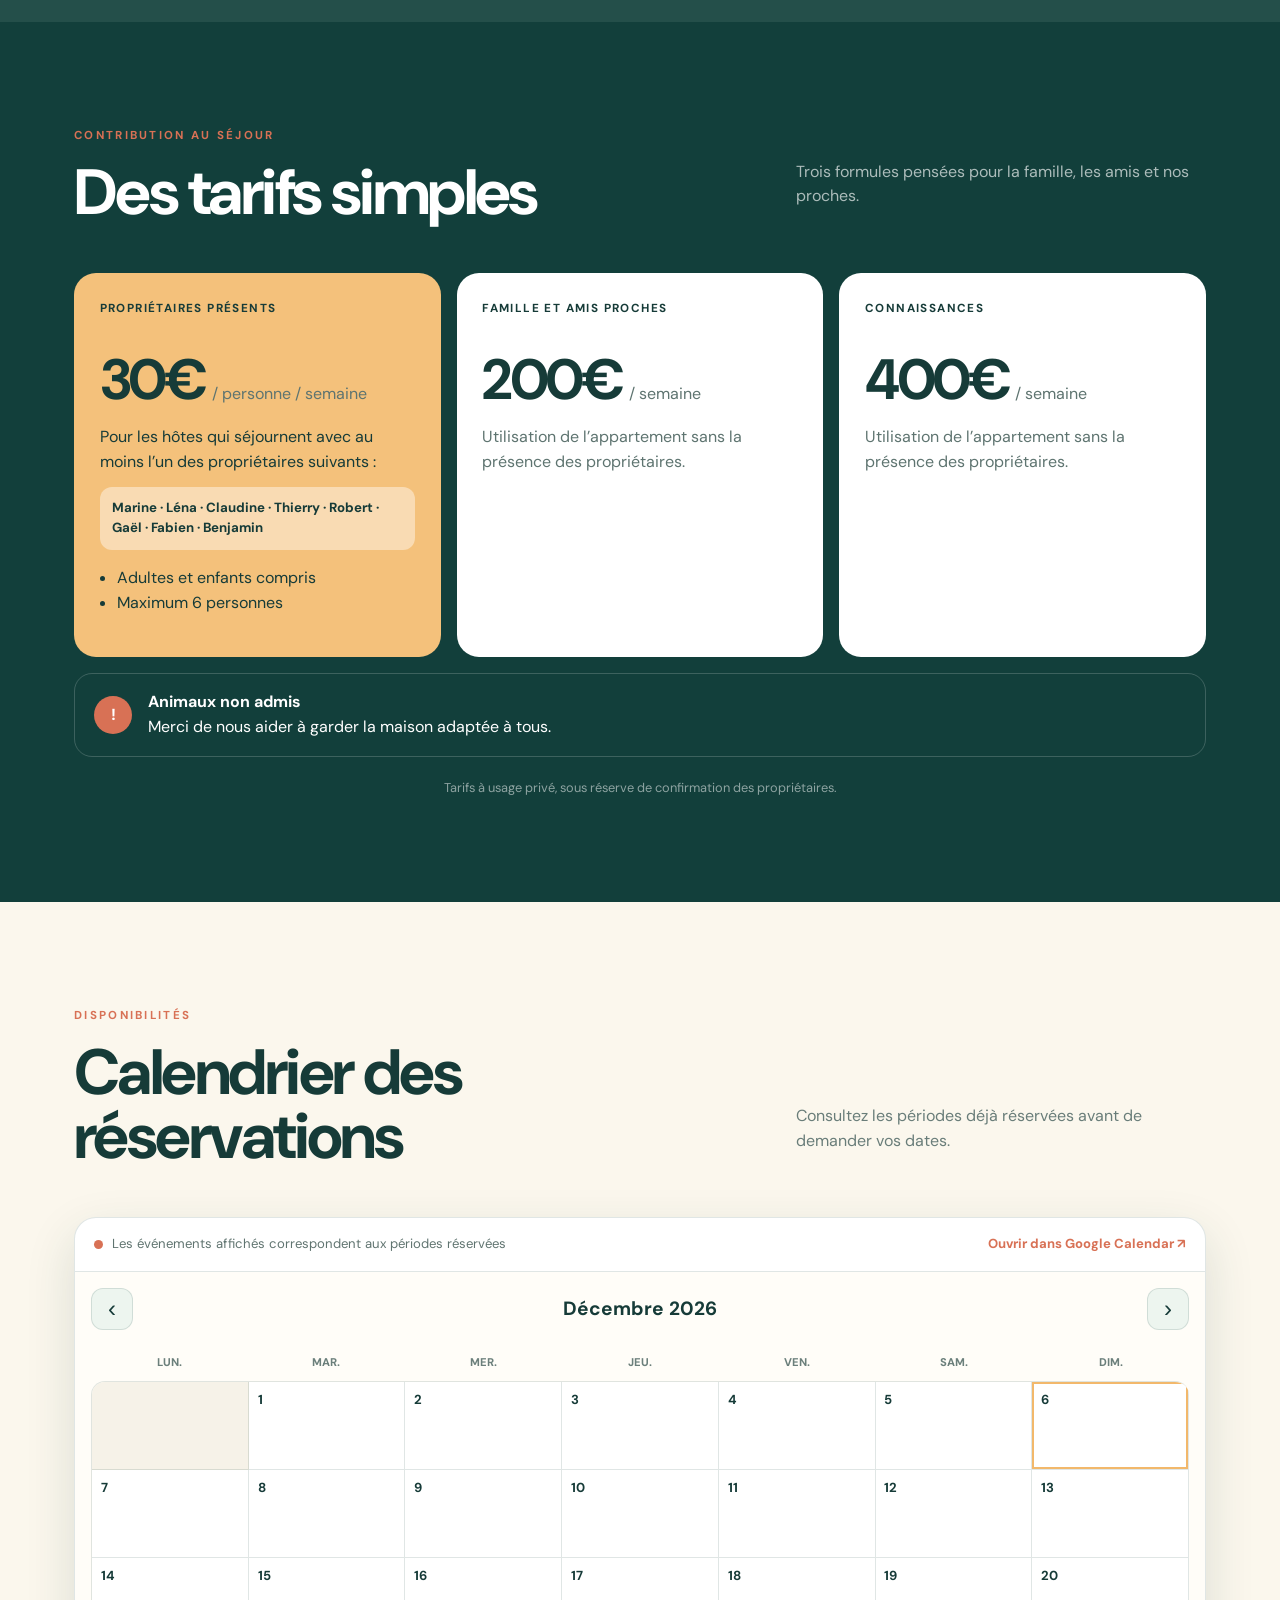
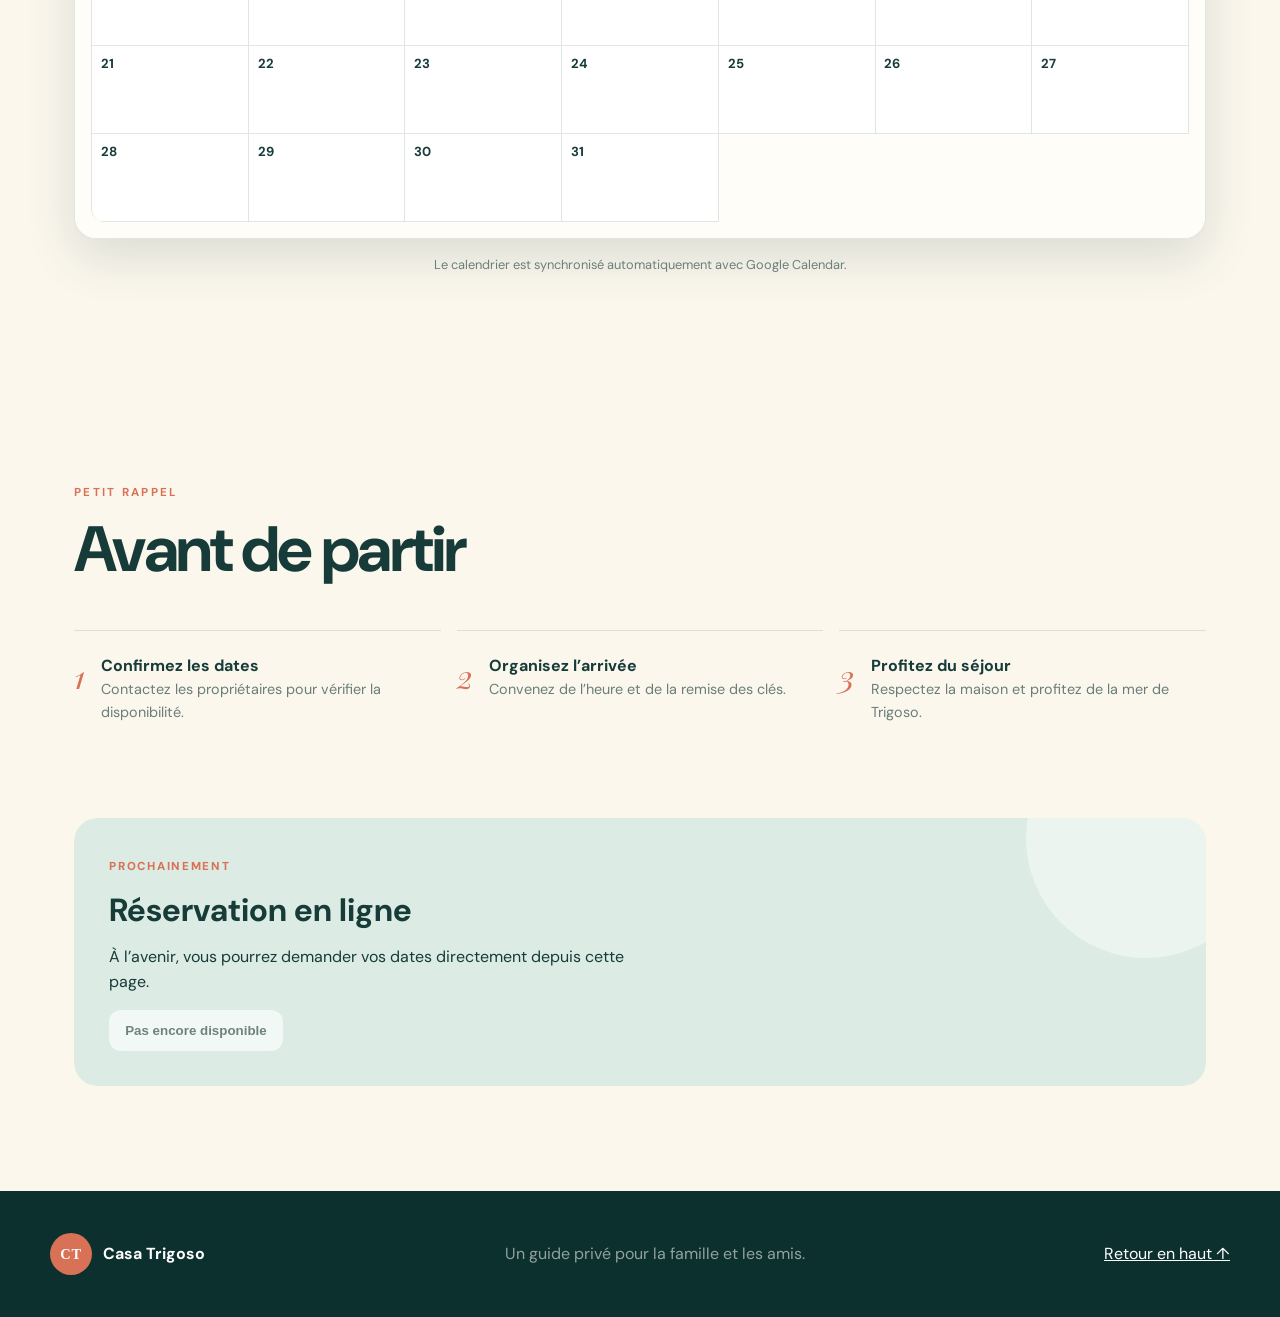
==== commit 31b4db92: "Add linen details and improve calendar sync" ====
--- a/index.html
+++ b/index.html
@@ -5,10 +5,10 @@
   <meta name="viewport" content="width=device-width,initial-scale=1,viewport-fit=cover">
   <meta name="theme-color" content="#123f3b">
   <meta name="description" content="Guide privée de l’appartement familial à Trigoso.">
-  <meta name="app-version" content="20260809-2">
+  <meta name="app-version" content="20260812-1">
   <title>Casa Trigoso — Guide privé</title>
-  <link rel="stylesheet" href="styles.css?v=20260809-2">
-  <link rel="stylesheet" href="fixes.css?v=20260809-2">
+  <link rel="stylesheet" href="styles.css?v=20260812-1">
+  <link rel="stylesheet" href="fixes.css?v=20260812-1">
   <script>
     (() => {
       const current = document.querySelector('meta[name="app-version"]')?.content;
@@ -23,7 +23,7 @@
         .catch(() => {});
     })();
   </script>
-  <script src="app.js?v=20260809-2" defer></script>
+  <script src="app.js?v=20260812-1" defer></script>
 </head>
 <body>
   <a class="skip" href="#main" data-i18n="skip">Aller au contenu</a>
@@ -58,6 +58,7 @@
         <details><summary><b class="icon">⌂</b><span><strong data-i18n="entry">Entrée</strong><small data-i18n="entrySub">Clés et accès</small></span><b class="arrow">⌄</b></summary><div class="detail"><p data-i18n="entryText">À l’intérieur du logement se trouvent un deuxième jeu de clés de la maison et le trousseau du garage, composé de trois clés et d’une télécommande :</p><ul><li data-i18n="garageKey1">une clé et la télécommande ouvrent le grand portail pour la voiture ;</li><li data-i18n="garageKey2">une clé ouvre le petit portillon piéton ;</li><li data-i18n="garageKey3">une clé ouvre la porte basculante du box.</li></ul></div></details>
         <details><summary><b class="icon">♨</b><span><strong data-i18n="hotWater">Eau chaude</strong><small data-i18n="heater">Petit chauffe-eau</small></span><b class="arrow">⌄</b></summary><div class="detail"><p data-i18n="hotText">Le petit chauffe-eau fournit au maximum deux douches. Répartissez les douches au cours de la journée afin d’éviter de manquer d’eau chaude.</p></div></details>
         <details><summary><b class="icon">❄</b><span><strong data-i18n="climate">Climatisation</strong><small data-i18n="climateSub">Ventilo-convecteur central</small></span><b class="arrow">⌄</b></summary><div class="detail"><p data-i18n="climateText">Les chambres sont climatisées par un seul ventilo-convecteur situé dans le couloir. Allumez-le à l’avance dans l’après-midi et laissez les portes des chambres ouvertes pour un bon confort.</p></div></details>
+        <details><summary><b class="icon">160</b><span><strong data-i18n="linens">Linge de maison</strong><small data-i18n="bedsSub">Dimensions des lits</small></span><b class="arrow">⌄</b></summary><div class="detail"><p data-i18n="linensText">Le linge de maison n’est pas fourni.</p><ul><li data-i18n="bed160">1 lit de 160 cm</li><li data-i18n="beds90">2 lits de 90 cm</li><li data-i18n="sofa140">1 canapé-lit de 140 cm</li></ul></div></details>
         <details><summary><b class="icon">♻</b><span><strong data-i18n="waste">Déchets</strong><small data-i18n="wasteSub">Tri sélectif</small></span><b class="arrow">⌄</b></summary><div class="detail"><p data-i18n="wasteText">Le tri sélectif est obligatoire. Les conteneurs se trouvent en bas de la rue en descendant. Utilisez la clé triangulaire pour les ouvrir.</p><p data-i18n="wasteBags">Pour le plastique et les déchets non recyclables, utilisez le sac fourni.</p><a class="detail-link" href="https://content.apricaspa.it/sites/default/files/2025-06/sestri-levanti-guida-affitti-brevi-zona3.pdf" target="_blank" rel="noopener"><span data-i18n="wasteGuide">Consulter le guide Aprica · Zone 3</span> ↗</a></div></details>
         <details><summary><b class="icon">I/O</b><span><strong data-i18n="appliances">Équipements</strong><small data-i18n="appliancesSub">Interrupteurs de sécurité</small></span><b class="arrow">⌄</b></summary><div class="detail"><p data-i18n="appliancesText">Si le chauffe-eau, les plaques de cuisson, le lave-linge ou le lave-vaisselle ne fonctionnent pas, vérifiez les interrupteurs I/O situés dans la cuisine. Pour le lave-linge, vérifiez également l’interrupteur dédié dans la salle de bains.</p><p data-i18n="inductionText">La puissance des plaques à induction est limitée en raison des caractéristiques de l’installation électrique. Lorsque plusieurs foyers sont utilisés en même temps, leur puissance peut être réduite : ce comportement est normal.</p></div></details>
         <details><summary><b class="icon">✓</b><span><strong data-i18n="departure">Départ</strong><small data-i18n="departureSub">Liste de contrôle</small></span><b class="arrow">⌄</b></summary><div class="detail"><ul><li data-i18n="check1">Nettoyer l’appartement</li><li data-i18n="check2">Fermer le gaz et l’eau</li><li data-i18n="check3">Couper l’électricité au tableau général</li><li data-i18n="check4">Laisser la porte du réfrigérateur ouverte</li></ul></div></details>
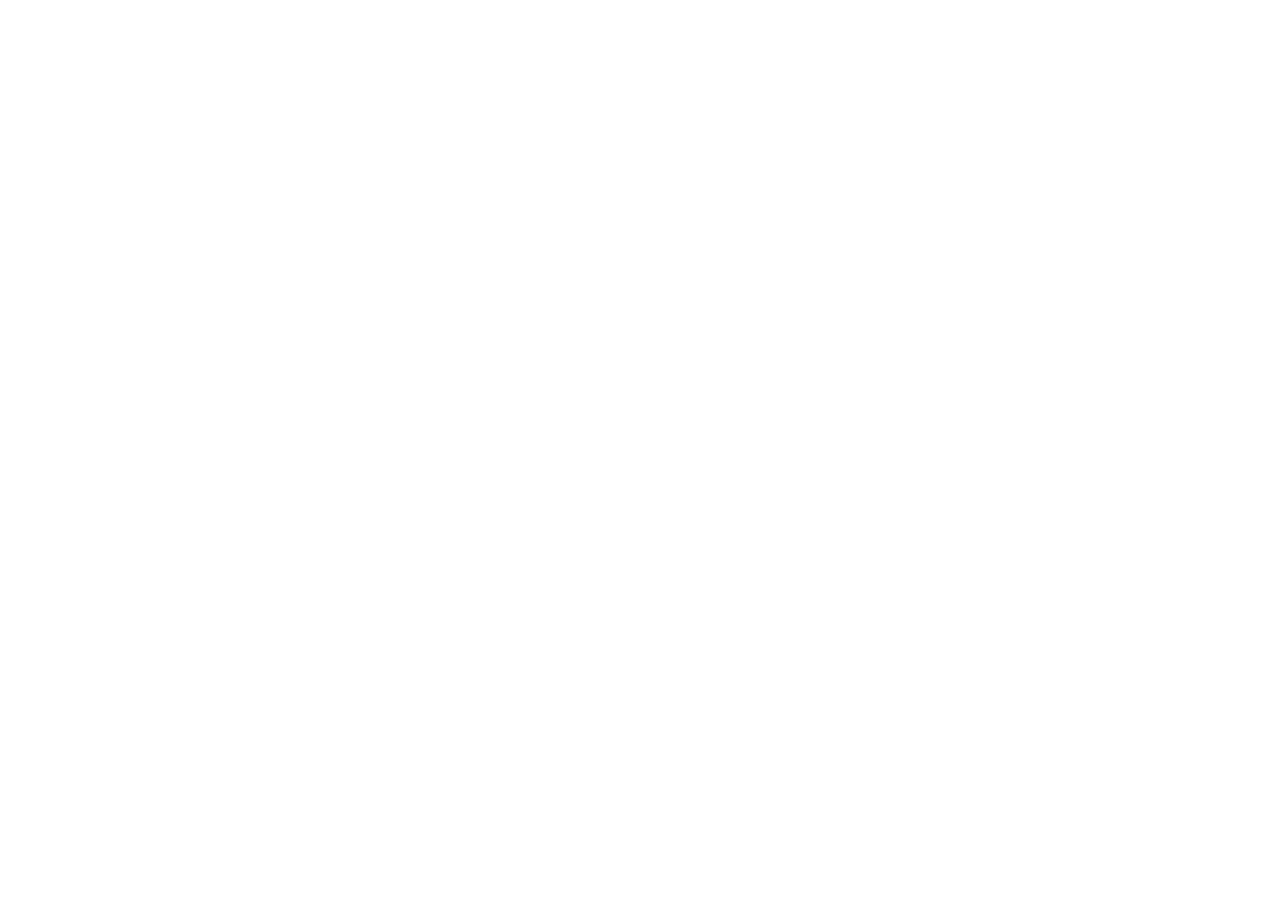
==== commit 18873b7c: "Replace site with a redirect to casa-trigoso.com This repository is no longer used. The guide is ser" ====
--- a/index.html
+++ b/index.html
@@ -1,123 +1,33 @@
 <!doctype html>
-<html lang="fr">
+<html lang="it">
 <head>
   <meta charset="utf-8">
-  <meta name="viewport" content="width=device-width,initial-scale=1,viewport-fit=cover">
-  <meta name="theme-color" content="#123f3b">
-  <meta name="description" content="Guide privée de l’appartement familial à Trigoso.">
-  <meta name="app-version" content="20260812-1">
-  <title>Casa Trigoso — Guide privé</title>
-  <link rel="stylesheet" href="styles.css?v=20260812-1">
-  <link rel="stylesheet" href="fixes.css?v=20260812-1">
-  <script>
-    (() => {
-      const current = document.querySelector('meta[name="app-version"]')?.content;
-      fetch(`version.json?t=${Date.now()}`, { cache: 'no-store' })
-        .then(response => response.json())
-        .then(({ version }) => {
-          if (!version || version === current || new URL(location.href).searchParams.get('v') === version) return;
-          const next = new URL(location.href);
-          next.searchParams.set('v', version);
-          location.replace(next);
-        })
-        .catch(() => {});
-    })();
-  </script>
-  <script src="app.js?v=20260812-1" defer></script>
+  <meta name="viewport" content="width=device-width,initial-scale=1">
+  <title>Casa Trigoso</title>
+  <link rel="canonical" href="https://casa-trigoso.com/">
+  <meta http-equiv="refresh" content="0; url=https://casa-trigoso.com/">
+  <style>
+    body {
+      margin: 0;
+      min-height: 100vh;
+      display: grid;
+      place-items: center;
+      padding: 2rem;
+      background: #f6ead8;
+      color: #123f3b;
+      font: 1rem/1.6 system-ui, -apple-system, "Segoe UI", sans-serif;
+      text-align: center;
+    }
+    h1 { margin: 0 0 .5rem; font-size: 1.5rem; }
+    a { color: #c66b50; font-weight: 700; }
+  </style>
 </head>
 <body>
-  <a class="skip" href="#main" data-i18n="skip">Aller au contenu</a>
-  <header class="hero" id="home">
-    <nav class="topbar" aria-label="Navigation principale">
-      <a class="brand" href="#home"><span class="logo">CT</span><span>Casa Trigoso</span></a>
-      <div class="top-actions">
-        <span class="private"><i></i><span data-i18n="private">Espace privé</span></span>
-        <div class="languages" role="group" aria-label="Langue / Lingua">
-          <button type="button" data-lang="fr" class="active" aria-pressed="true">FR</button>
-          <button type="button" data-lang="it" aria-pressed="false">IT</button>
-        </div>
-      </div>
-    </nav>
-    <div class="hero-copy">
-      <p class="eyebrow" data-i18n="eyebrow">Notre coin de Ligurie</p>
-      <h1><span data-i18n="welcome">Bienvenue</span><br><em data-i18n="place">à Trigoso</em></h1>
-      <p class="lead" data-i18n="lead">Tout ce qu’il faut pour se sentir chez soi, réuni au même endroit.</p>
-      <div class="actions"><a class="btn primary" href="#guide" data-i18n="openGuide">Ouvrir le guide</a><a class="btn ghost" href="#rates" data-i18n="seeRates">Voir les tarifs</a></div>
-    </div>
-    <div class="landscape" aria-hidden="true">
-      <svg viewBox="0 0 920 600"><circle cx="705" cy="95" r="58" fill="#f1ba72"/><path d="M0 330Q150 240 330 320t330-15 260 8v287H0Z" fill="#d6dfc4"/><path d="M0 385q170-65 340-10t320-15 260 12v228H0Z" fill="#3b6d63"/><path d="M0 455q170-44 350-2t350-24 220 10v161H0Z" fill="#76afa5"/><path d="M454 299h144v120H454z" fill="#f6ead8"/><path d="m440 309 86-72 86 72Z" fill="#c66b50"/><path d="M480 347h32v72h-32zm60 0h32v32h-32z" fill="#174b47"/><path d="M0 500q170-34 330 2t320-5 270 1" fill="none" stroke="#fff" stroke-opacity=".65" stroke-width="5"/></svg>
-    </div>
-    <a class="address" href="https://maps.app.goo.gl/U28YDhwNpAVBpk3G8" target="_blank" rel="noopener"><span class="map-icon">↗</span><span><small data-i18n="directions">Itinéraire</small><strong>Via Attilio Corte 4</strong><span>Loc. Trigoso · Sestri Levante (GE)</span></span></a>
-  </header>
-
-  <main id="main">
-    <section class="section" id="guide">
-      <div class="heading"><div><p class="eyebrow" data-i18n="manual">Manuel de la maison</p><h2 data-i18n="needHelp">Besoin d’aide ?</h2></div><p data-i18n="guideIntro">Les réponses rapides aux questions les plus courantes. Touchez une fiche pour afficher les instructions.</p></div>
-      <div class="guide-grid">
-        <details><summary><b class="icon">⌁</b><span><strong>Wi‑Fi</strong><small data-i18n="wifiSub">Connexion et routeur</small></span><b class="arrow">⌄</b></summary><div class="detail"><p data-i18n="wifiText">En cas de problème de connexion, déplacez le routeur du côté de la cuisine, à côté de la fenêtre.</p></div></details>
-        <details><summary><b class="icon">⌂</b><span><strong data-i18n="entry">Entrée</strong><small data-i18n="entrySub">Clés et accès</small></span><b class="arrow">⌄</b></summary><div class="detail"><p data-i18n="entryText">À l’intérieur du logement se trouvent un deuxième jeu de clés de la maison et le trousseau du garage, composé de trois clés et d’une télécommande :</p><ul><li data-i18n="garageKey1">une clé et la télécommande ouvrent le grand portail pour la voiture ;</li><li data-i18n="garageKey2">une clé ouvre le petit portillon piéton ;</li><li data-i18n="garageKey3">une clé ouvre la porte basculante du box.</li></ul></div></details>
-        <details><summary><b class="icon">♨</b><span><strong data-i18n="hotWater">Eau chaude</strong><small data-i18n="heater">Petit chauffe-eau</small></span><b class="arrow">⌄</b></summary><div class="detail"><p data-i18n="hotText">Le petit chauffe-eau fournit au maximum deux douches. Répartissez les douches au cours de la journée afin d’éviter de manquer d’eau chaude.</p></div></details>
-        <details><summary><b class="icon">❄</b><span><strong data-i18n="climate">Climatisation</strong><small data-i18n="climateSub">Ventilo-convecteur central</small></span><b class="arrow">⌄</b></summary><div class="detail"><p data-i18n="climateText">Les chambres sont climatisées par un seul ventilo-convecteur situé dans le couloir. Allumez-le à l’avance dans l’après-midi et laissez les portes des chambres ouvertes pour un bon confort.</p></div></details>
-        <details><summary><b class="icon">160</b><span><strong data-i18n="linens">Linge de maison</strong><small data-i18n="bedsSub">Dimensions des lits</small></span><b class="arrow">⌄</b></summary><div class="detail"><p data-i18n="linensText">Le linge de maison n’est pas fourni.</p><ul><li data-i18n="bed160">1 lit de 160 cm</li><li data-i18n="beds90">2 lits de 90 cm</li><li data-i18n="sofa140">1 canapé-lit de 140 cm</li></ul></div></details>
-        <details><summary><b class="icon">♻</b><span><strong data-i18n="waste">Déchets</strong><small data-i18n="wasteSub">Tri sélectif</small></span><b class="arrow">⌄</b></summary><div class="detail"><p data-i18n="wasteText">Le tri sélectif est obligatoire. Les conteneurs se trouvent en bas de la rue en descendant. Utilisez la clé triangulaire pour les ouvrir.</p><p data-i18n="wasteBags">Pour le plastique et les déchets non recyclables, utilisez le sac fourni.</p><a class="detail-link" href="https://content.apricaspa.it/sites/default/files/2025-06/sestri-levanti-guida-affitti-brevi-zona3.pdf" target="_blank" rel="noopener"><span data-i18n="wasteGuide">Consulter le guide Aprica · Zone 3</span> ↗</a></div></details>
-        <details><summary><b class="icon">I/O</b><span><strong data-i18n="appliances">Équipements</strong><small data-i18n="appliancesSub">Interrupteurs de sécurité</small></span><b class="arrow">⌄</b></summary><div class="detail"><p data-i18n="appliancesText">Si le chauffe-eau, les plaques de cuisson, le lave-linge ou le lave-vaisselle ne fonctionnent pas, vérifiez les interrupteurs I/O situés dans la cuisine. Pour le lave-linge, vérifiez également l’interrupteur dédié dans la salle de bains.</p><p data-i18n="inductionText">La puissance des plaques à induction est limitée en raison des caractéristiques de l’installation électrique. Lorsque plusieurs foyers sont utilisés en même temps, leur puissance peut être réduite : ce comportement est normal.</p></div></details>
-        <details><summary><b class="icon">✓</b><span><strong data-i18n="departure">Départ</strong><small data-i18n="departureSub">Liste de contrôle</small></span><b class="arrow">⌄</b></summary><div class="detail"><ul><li data-i18n="check1">Nettoyer l’appartement</li><li data-i18n="check2">Fermer le gaz et l’eau</li><li data-i18n="check3">Couper l’électricité au tableau général</li><li data-i18n="check4">Laisser la porte du réfrigérateur ouverte</li></ul></div></details>
-      </div>
-    </section>
-
-    <section class="section temporary" id="temporary">
-      <div class="heading"><div><p class="eyebrow" data-i18n="temporaryLabel">À surveiller</p><h2 data-i18n="temporaryTitle">Problèmes temporaires</h2></div><p data-i18n="temporaryIntro">Informations provisoires à connaître pendant le séjour.</p></div>
-      <article class="issue-card">
-        <span class="issue-icon" aria-hidden="true">!</span>
-        <div><span class="issue-status" data-i18n="temporaryStatus">En attente de réparation</span><h3 data-i18n="sinkDoorTitle">Porte sous l’évier</h3><p data-i18n="sinkDoorText">La charnière supérieure de la porte sous l’évier s’est détachée. Ouvrez-la avec précaution.</p></div>
-      </article>
-    </section>
-
-    <section class="useful" id="useful"><div class="section">
-      <div class="heading light"><div><p class="eyebrow" data-i18n="usefulLabel">Autour de la maison</p><h2 data-i18n="usefulTitle">Informations utiles</h2></div><p data-i18n="usefulIntro">Transports et bonnes adresses à garder sous la main.</p></div>
-      <a class="bus-card" href="https://www.amt.genova.it/amt/trasporto-multimodale/linee-bus-provinciali/tigullio-orientale-orario-estivo/sestri-levante-orario-estivo/" target="_blank" rel="noopener"><span class="useful-icon"><svg viewBox="0 0 24 24" aria-hidden="true"><path d="M5 16V6c0-2 2-3 7-3s7 1 7 3v10M5 11h14M7 19h.01M17 19h.01M6 16h12v3H6z"/></svg></span><span><small data-i18n="transport">Transports</small><strong data-i18n="busTimes">Horaires des bus AMT</strong><span data-i18n="busArea">Sestri Levante et Riva Trigoso</span></span><b>↗</b></a>
-      <a class="bus-card train-card" href="https://iechub.rfi.it/ArriviPartenze/ArrivalsDepartures/Monitor?Arrivals=False&amp;PlaceId=310&amp;Search=" target="_blank" rel="noopener"><span class="useful-icon"><svg viewBox="0 0 24 24" aria-hidden="true"><path d="M6 16V5c0-2 2-3 6-3s6 1 6 3v11M6 10h12M8 19l-2 3M16 19l2 3M8 16h.01M16 16h.01"/></svg></span><span><small data-i18n="trains">Trains</small><strong data-i18n="trainTimes">Départs en temps réel</strong><span data-i18n="trainStation">Gare de Riva Trigoso · RFI</span></span><b>↗</b></a>
-      <a class="bus-card shuttle-card" href="navette-estive-2026.jpg" target="_blank" rel="noopener"><span class="useful-icon"><svg viewBox="0 0 24 24" aria-hidden="true"><circle cx="12" cy="12" r="4"/><path d="M12 2v2M12 20v2M2 12h2M20 12h2M5 5l1.5 1.5M17.5 17.5 19 19M19 5l-1.5 1.5M6.5 17.5 5 19"/></svg></span><span><small data-i18n="summerService">Service estival</small><strong data-i18n="shuttleTimes">Horaires des navettes estivales</strong><span data-i18n="shuttlePeriod">Campings · Riva Trigoso · Sestri Levante · du 1er au 23 août 2026</span></span><b>↗</b></a>
-      <div class="places-grid">
-        <article class="place-group"><p><span class="useful-icon"><svg viewBox="0 0 24 24" aria-hidden="true"><path d="M7 3v8M4 3v5c0 2 1 3 3 3s3-1 3-3V3M7 11v10M16 3c-2 2-2 7 0 9h3V3h-3ZM18 12v9"/></svg></span><strong data-i18n="restaurants">Restaurants</strong></p><a href="https://www.google.com/maps/search/?api=1&query=Le+Gardenie+Sestri+Levante" target="_blank" rel="noopener"><span>Le Gardenie<small class="distance">1,9 km · Riva Trigoso</small></span><b>↗</b></a><a href="https://www.google.com/maps/search/?api=1&query=Caciosteria+Umbria+Sestri+Levante" target="_blank" rel="noopener"><span>Caciosteria Umbria<small class="distance">1,7 km · Riva Trigoso</small></span><b>↗</b></a></article>
-        <article class="place-group"><p><span class="useful-icon"><svg viewBox="0 0 24 24" aria-hidden="true"><path d="M12 3a9 9 0 0 1 9 9H12V3ZM12 12 5.5 18.5A9 9 0 0 1 3 12h9Z"/><circle cx="15.5" cy="7.5" r=".8"/></svg></span><strong data-i18n="pizzerias">Pizzerias</strong></p><a href="https://www.google.com/maps/search/?api=1&query=I+Due+Gabbiani+Beach+Sestri+Levante" target="_blank" rel="noopener"><span>I Due Gabbiani Beach<small class="distance">2,1 km · Riva Trigoso</small></span><b>↗</b></a><a href="https://www.google.com/maps/search/?api=1&query=I+Due+Forni+Sestri+Levante" target="_blank" rel="noopener"><span>I Due Forni<small class="distance">3,9 km · Sestri Levante</small></span><b>↗</b></a></article>
-        <article class="place-group"><p><span class="useful-icon"><svg viewBox="0 0 24 24" aria-hidden="true"><path d="M5 4h14l-2 7a5 5 0 0 1-10 0L5 4ZM12 16v5M8 21h8"/></svg></span><strong data-i18n="aperitifs">Pubs et apéritifs</strong></p><a href="https://www.google.com/maps/search/?api=1&query=Rie+Bistrot+Sestri+Levante" target="_blank" rel="noopener"><span>Rìe Bistrot<small class="distance">2 km · Riva Trigoso</small></span><b>↗</b></a><a href="https://www.google.com/maps/search/?api=1&query=Bunker+Beach+Sestri+Levante" target="_blank" rel="noopener"><span>Bunker Beach<small class="distance">2 km · Riva Trigoso</small></span><b>↗</b></a><a href="https://www.google.com/maps/search/?api=1&query=Capocotta+Sestri+Levante" target="_blank" rel="noopener"><span>Capocotta<small class="distance">4,1 km · Sestri Levante</small></span><b>↗</b></a><a href="https://www.google.com/maps/search/?api=1&query=Borgo+Rena+Beach+Sestri+Levante" target="_blank" rel="noopener"><span>Borgo Renà Beach<small class="distance">1,9 km · Riva Trigoso</small></span><b>↗</b></a><a href="https://www.google.com/maps/search/?api=1&query=Bar+Quattro+Venti+Sestri+Levante" target="_blank" rel="noopener"><span>Bar Quattro Venti<small class="distance">1,9 km · Riva Trigoso</small></span><b>↗</b></a></article>
-        <article class="place-group"><p><span class="useful-icon"><svg viewBox="0 0 24 24" aria-hidden="true"><path d="M3 11h11l2 6H8l-2-4H3M14 11l3-4h3l1 4M9 20h.01M18 20h.01"/></svg></span><strong data-i18n="delivery">Livraisons à domicile</strong></p><a href="https://www.coopshop.it/" target="_blank" rel="noopener"><span><strong data-i18n="onlineGroceries">Courses en ligne</strong><small>CoopShop</small></span><b>↗</b></a><a href="https://www.justeat.it/" target="_blank" rel="noopener"><span><strong data-i18n="foodDelivery">Repas à domicile</strong><small data-i18n="useJustEat">Utiliser l’application Just Eat</small></span><b>↗</b></a></article>
-        <article class="place-group"><p><span class="useful-icon"><svg viewBox="0 0 24 24" aria-hidden="true"><path d="M4 8h16l-1 12H5L4 8ZM8 8a4 4 0 0 1 8 0M9 12v4M15 12v4"/></svg></span><strong data-i18n="shopping">Courses</strong></p><a href="https://www.google.com/maps/search/?api=1&query=Supermercato+Di+Meglio+Via+della+Pergola+26+Sestri+Levante" target="_blank" rel="noopener"><span>Supermercato Di Meglio<small class="distance">1,7 km · Riva Trigoso</small></span><b>↗</b></a><a href="https://www.google.com/maps/search/?api=1&query=Panificio+Parchi+Riva+Trigoso" target="_blank" rel="noopener"><span>Panificio Parchi<small class="distance">2,2 km · Riva Trigoso</small></span><b>↗</b></a></article>
-        <article class="place-group"><p><span class="useful-icon"><svg viewBox="0 0 24 24" aria-hidden="true"><rect x="5" y="3" width="14" height="18" rx="3"/><path d="M10 17V7h3a3 3 0 0 1 0 6h-3"/></svg></span><strong data-i18n="parking">Stationnement</strong></p><a href="https://www.easypark.com/it-it" target="_blank" rel="noopener"><span><strong>EasyPark</strong><small data-i18n="easyParkText">Pour payer les parkings payants, il est conseillé d’installer l’application.</small></span><b>↗</b></a></article>
-      </div>
-    </div></section>
-
-    <section class="rates" id="rates"><div class="section">
-      <div class="heading light"><div><p class="eyebrow" data-i18n="stayContribution">Contribution au séjour</p><h2 data-i18n="simpleRates">Des tarifs simples</h2></div><p data-i18n="ratesIntro">Trois formules pensées pour la famille, les amis et nos proches.</p></div>
-      <div class="rate-grid">
-        <article class="rate-card featured"><span class="tag" data-i18n="withOwners">Propriétaires présents</span><p class="price"><strong>30€</strong><span data-i18n="perPersonWeek">/ personne / semaine</span></p><p data-i18n="withOwnersText">Pour les hôtes qui séjournent avec au moins l’un des propriétaires suivants :</p><p class="owners-list">Marine · Léna · Claudine · Thierry · Robert · Gaël · Fabien · Benjamin</p><ul><li data-i18n="allAges">Adultes et enfants compris</li><li data-i18n="maxGuests">Maximum 6 personnes</li></ul></article>
-        <article class="rate-card"><span class="tag" data-i18n="familyFriends">Famille et amis proches</span><p class="price"><strong>200€</strong><span data-i18n="perWeek">/ semaine</span></p><p data-i18n="withoutOwners">Utilisation de l’appartement sans la présence des propriétaires.</p></article>
-        <article class="rate-card"><span class="tag" data-i18n="acquaintances">Connaissances</span><p class="price"><strong>400€</strong><span data-i18n="perWeek">/ semaine</span></p><p data-i18n="withoutOwners">Utilisation de l’appartement sans la présence des propriétaires.</p></article>
-      </div>
-      <div class="notice"><b>!</b><p><strong data-i18n="noPets">Animaux non admis</strong><br><span data-i18n="noPetsText">Merci de nous aider à garder la maison adaptée à tous.</span></p></div>
-      <p class="fineprint" data-i18n="confirmation">Tarifs à usage privé, sous réserve de confirmation des propriétaires.</p>
-    </div></section>
-
-    <section class="section calendar-section" id="calendar">
-      <div class="heading"><div><p class="eyebrow" data-i18n="calendarLabel">Disponibilités</p><h2 data-i18n="calendarTitle">Calendrier des réservations</h2></div><p data-i18n="calendarIntro">Consultez les périodes déjà réservées avant de demander vos dates.</p></div>
-      <div class="calendar-shell">
-        <div class="calendar-topbar"><span><i></i><span data-i18n="calendarLegend">Les événements affichés correspondent aux périodes réservées</span></span><a href="https://calendar.google.com/calendar/u/0?cid=MGUzMmJhZTFkMjRiMDYxZDAxYjJmMjAwMDU0YzQzYTExODc2N2U1MTk5ZTdlNWU4NjI1ZTQ0ODA2NTU0ZjhjOEBncm91cC5jYWxlbmRhci5nb29nbGUuY29t" target="_blank" rel="noopener"><span data-i18n="openCalendar">Ouvrir dans Google Calendar</span> ↗</a></div>
-        <div class="native-calendar" aria-label="Calendrier des réservations">
-          <div class="native-calendar-nav"><button type="button" id="calendar-prev" aria-label="Mois précédent">‹</button><strong id="calendar-month"></strong><button type="button" id="calendar-next" aria-label="Mois suivant">›</button></div>
-          <div class="calendar-weekdays" id="calendar-weekdays"></div>
-          <div class="calendar-grid" id="calendar-grid" aria-live="polite"></div>
-        </div>
-      </div>
-      <p class="calendar-note" data-i18n="calendarNote">Le calendrier est synchronisé automatiquement avec Google Calendar.</p>
-    </section>
-
-    <section class="section reminder"><div class="heading"><div><p class="eyebrow" data-i18n="reminder">Petit rappel</p><h2 data-i18n="beforeLeaving">Avant de partir</h2></div></div>
-      <ol><li><span>1</span><p><strong data-i18n="confirmDates">Confirmez les dates</strong><small data-i18n="confirmDatesText">Contactez les propriétaires pour vérifier la disponibilité.</small></p></li><li><span>2</span><p><strong data-i18n="arrangeArrival">Organisez l’arrivée</strong><small data-i18n="arrangeArrivalText">Convenez de l’heure et de la remise des clés.</small></p></li><li><span>3</span><p><strong data-i18n="enjoy">Profitez du séjour</strong><small data-i18n="enjoyText">Respectez la maison et profitez de la mer de Trigoso.</small></p></li></ol>
-      <div class="future"><span data-i18n="comingSoon">Prochainement</span><h3 data-i18n="onlineBooking">Réservation en ligne</h3><p data-i18n="bookingText">À l’avenir, vous pourrez demander vos dates directement depuis cette page.</p><button disabled data-i18n="notAvailable">Pas encore disponible</button></div>
-    </section>
+  <main>
+    <h1>Casa Trigoso</h1>
+    <p>Questo indirizzo non &egrave; pi&ugrave; in uso.</p>
+    <p>Il sito &egrave; su <a href="https://casa-trigoso.com/">casa-trigoso.com</a>.</p>
   </main>
-  <footer><a class="brand" href="#home"><span class="logo">CT</span><span>Casa Trigoso</span></a><p data-i18n="footerText">Un guide privé pour la famille et les amis.</p><a href="#home" data-i18n="backTop">Retour en haut ↑</a></footer>
-  <nav class="mobile-nav" aria-label="Navigation rapide"><a href="#home" class="active"><span>⌂</span><i data-i18n="navHome">Accueil</i></a><a href="#guide"><span>☷</span><i data-i18n="navGuide">Guide</i></a><a href="#rates"><span>€</span><i data-i18n="navRates">Tarifs</i></a><a href="https://maps.app.goo.gl/U28YDhwNpAVBpk3G8" target="_blank" rel="noopener"><span>⌖</span><i data-i18n="navMap">Carte</i></a></nav>
+  <script>location.replace("https://casa-trigoso.com/");</script>
 </body>
 </html>
